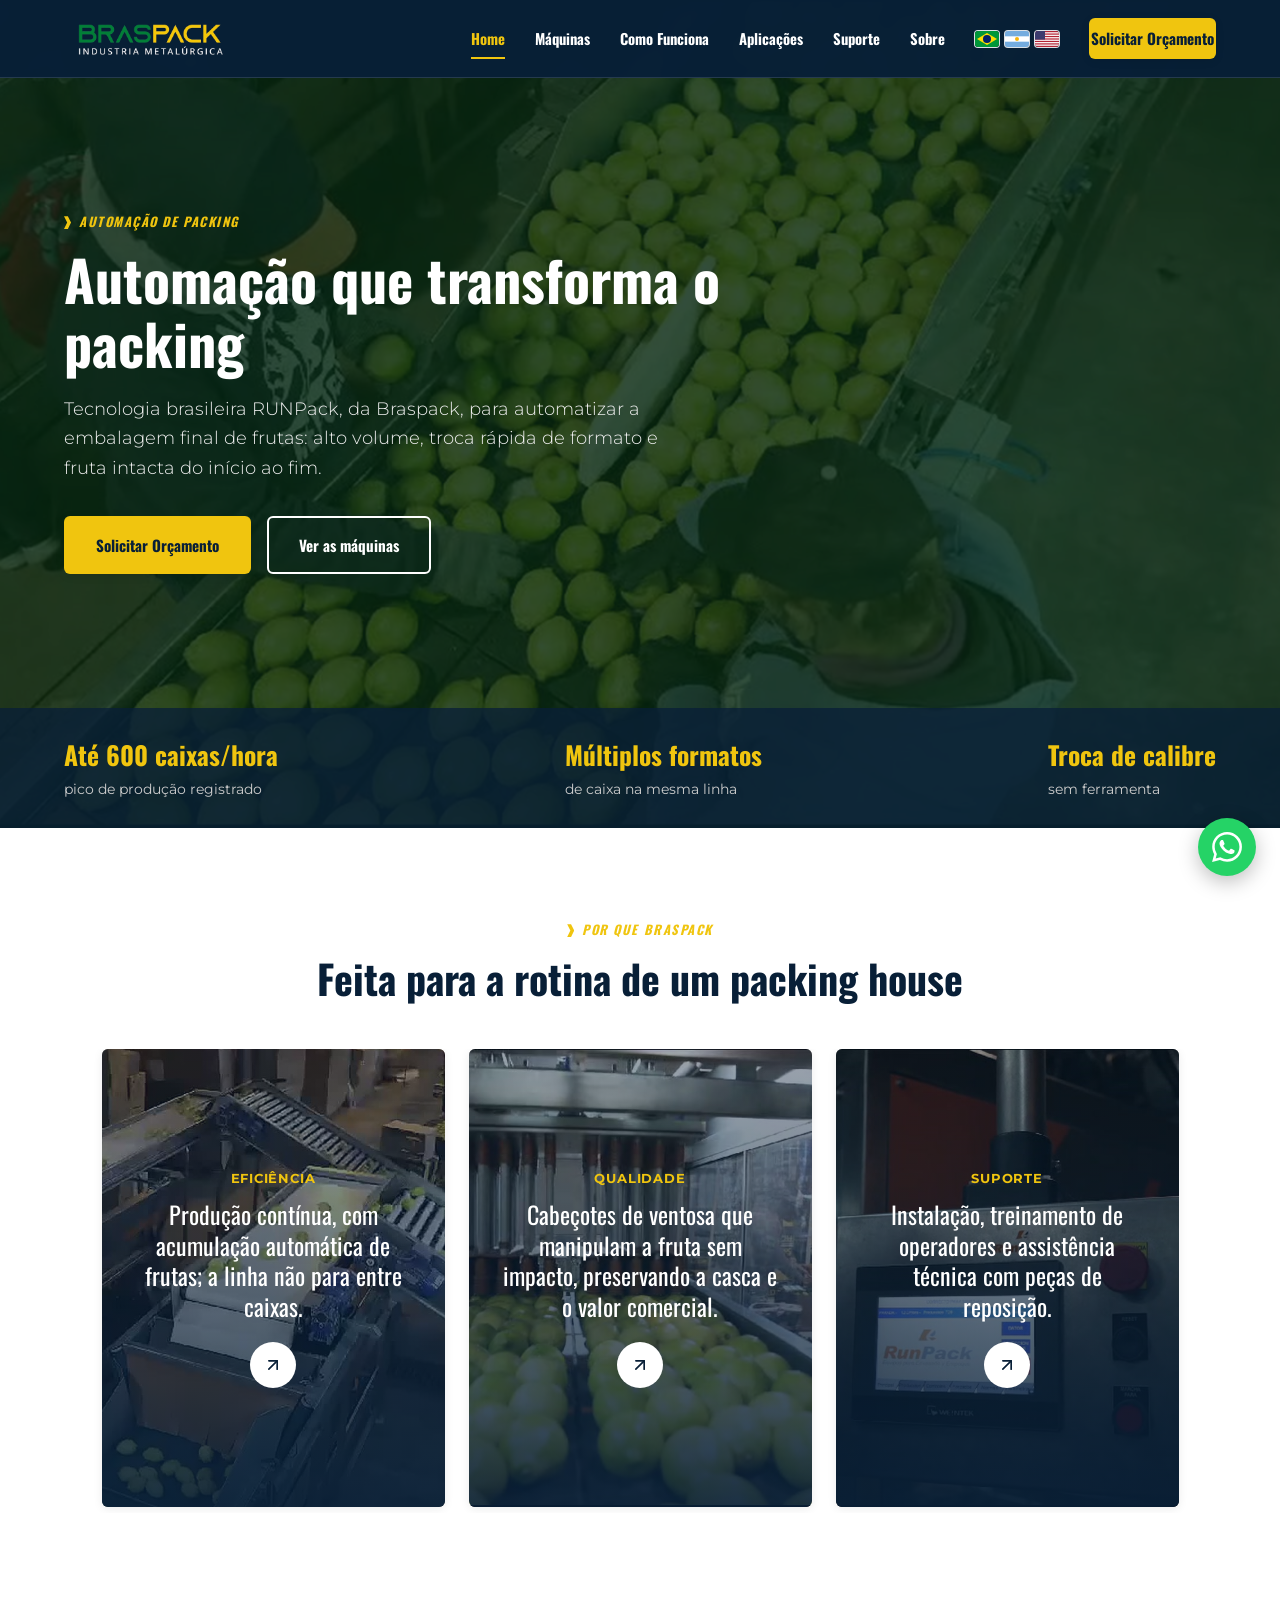
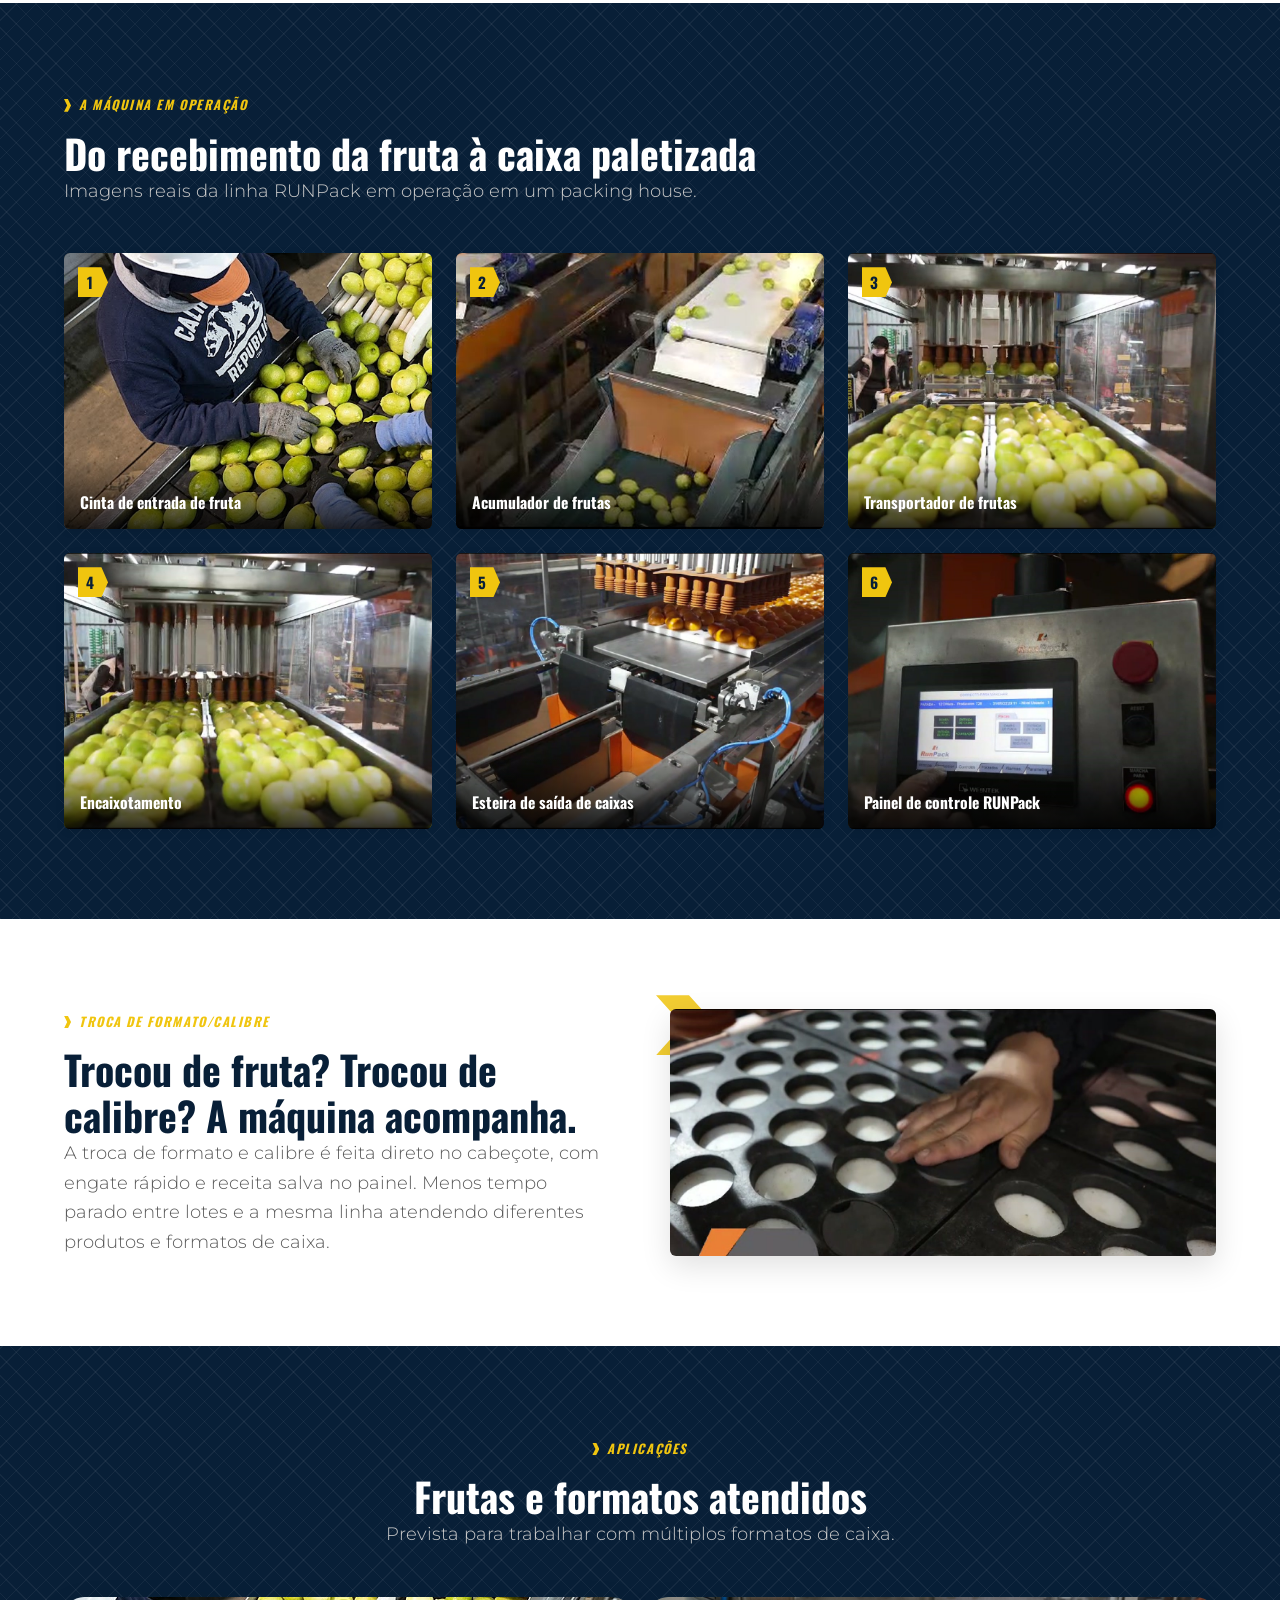
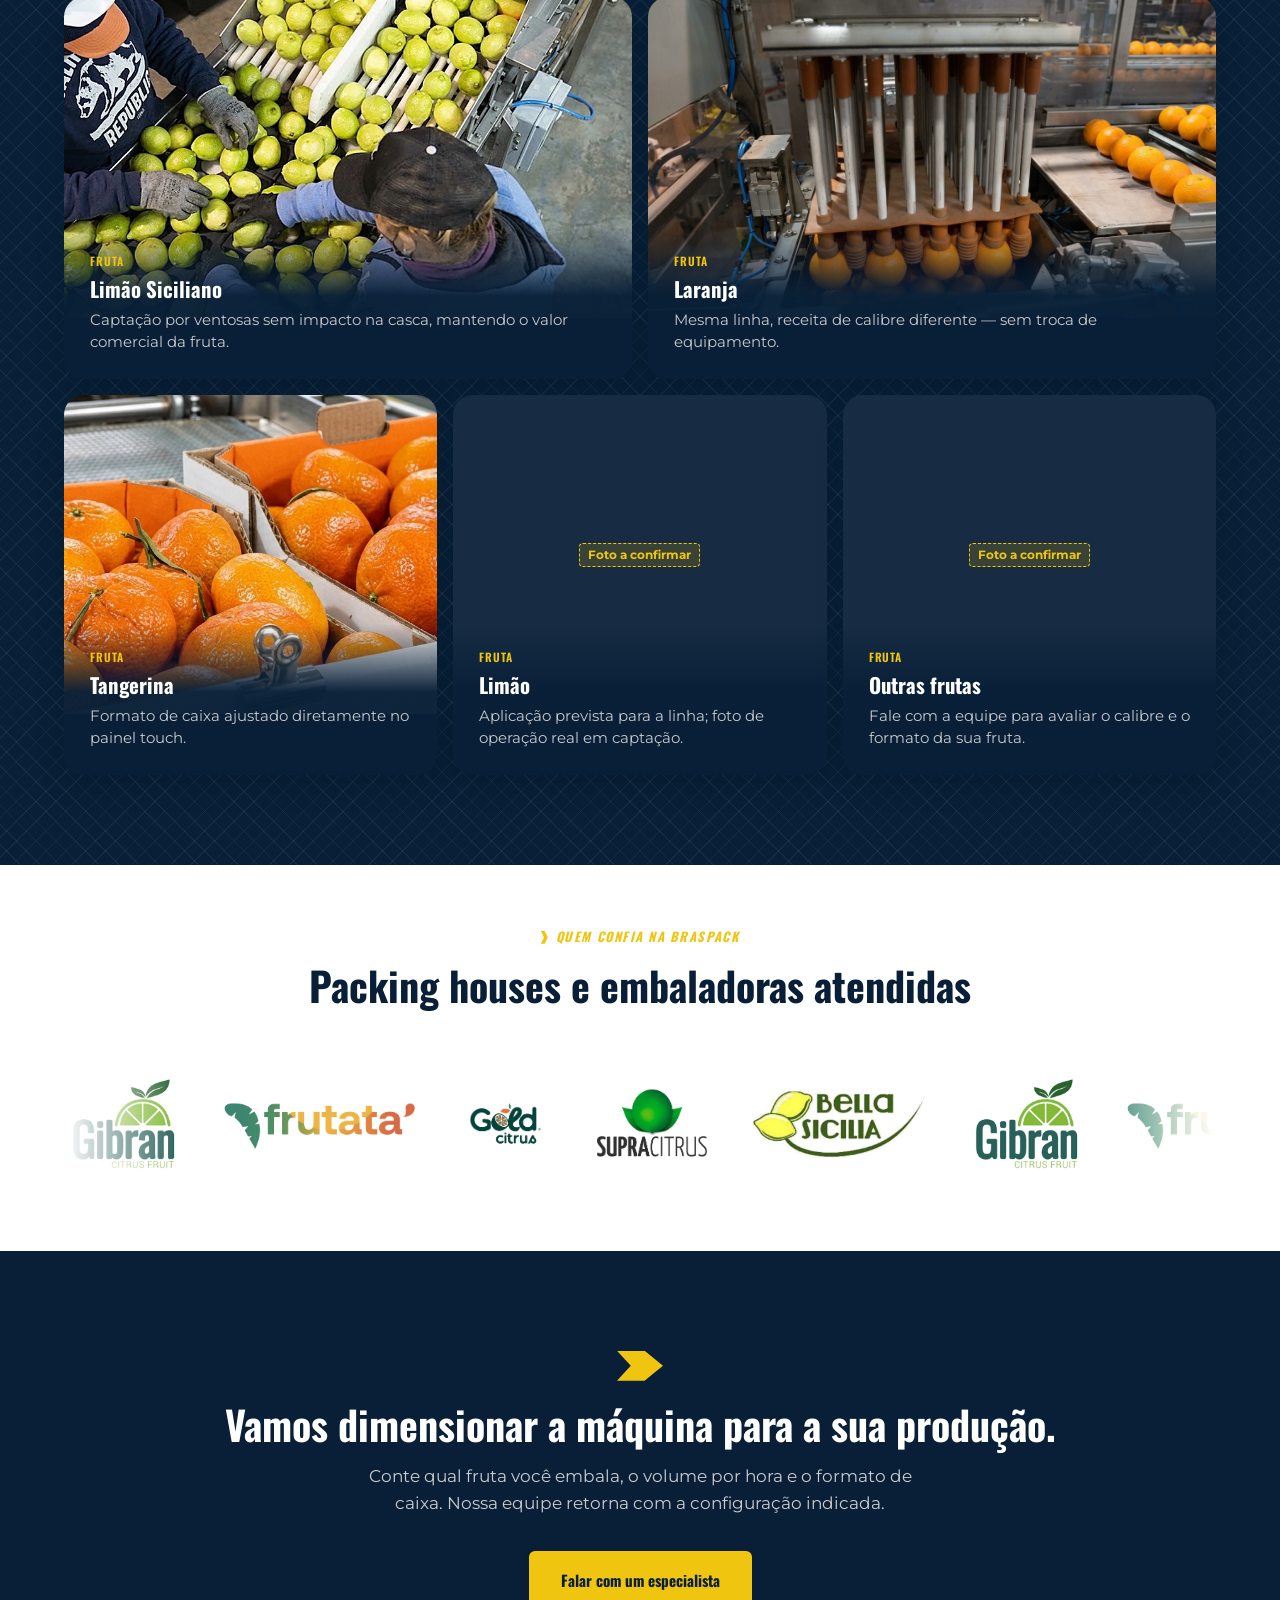
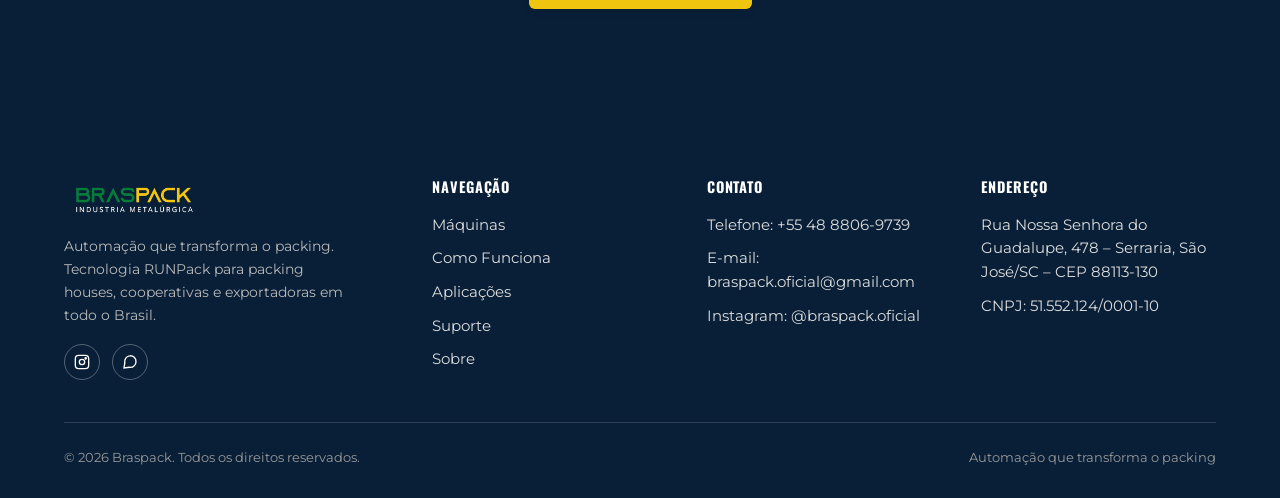
==== index.html @ b79edc50 "Escurece o overlay verde dos vídeos hero (home e páginas internas) Co-Authored-By: Claude Sonnet 5 <" ====
<!doctype html>
<html lang="pt-BR">
<head>
<meta charset="UTF-8">
<meta name="viewport" content="width=device-width, initial-scale=1.0">
<title>Braspack — Automação RUNPack para Packing de Frutas</title>
<meta name="description" content="A Braspack leva a tecnologia RUNPack a packing houses, cooperativas e exportadoras de frutas: automação de alto volume, troca rápida de calibre e fruta intacta. Solicite um orçamento.">
<link rel="icon" href="/assets/img/logo-braspack.svg?v=3" type="image/svg+xml">
<link rel="preconnect" href="https://fonts.googleapis.com">
<link rel="preconnect" href="https://fonts.gstatic.com" crossorigin>
<link href="https://fonts.googleapis.com/css2?family=Oswald:wght@500;600;700&family=Montserrat:wght@300;400;600;700&display=swap" rel="stylesheet">
<link rel="stylesheet" href="/assets/css/style.css?v=113">
<script type="application/ld+json">
{
  "@context": "https://schema.org",
  "@type": "Organization",
  "name": "Braspack",
  "description": "Indústria metalúrgica brasileira especializada em automação para packing houses, cooperativas e exportadoras de frutas, fabricante da tecnologia RUNPack.",
  "url": "https://www.braspack.com.br/",
  "logo": "/assets/img/logo-braspack.svg?v=3"
}
</script>
</head>
<body>

<header class="site-header">
  <div class="nav-wrap">
    <a href="/" class="brand"><img src="/assets/img/logo-braspack-header-v2.svg" alt="Braspack Indústria Metalúrgica"></a>
    <nav class="nav-links" id="navLinks">
      <a href="/" class="active">Home</a>
      <a href="/maquinas/">Máquinas</a>
      <a href="/como-funciona/">Como Funciona</a>
      <a href="/aplicacoes/">Aplicações</a>
      <a href="/suporte/">Suporte</a>
      <a href="/sobre/">Sobre</a>
      <div class="nav-flags">
        <span class="flag-icon" title="Brasil" aria-label="Brasil"><svg viewBox="0 0 24 16"><rect width="24" height="16" fill="#009739"></rect><polygon points="12,2 22,8 12,14 2,8" fill="#FEDD00"></polygon><circle cx="12" cy="8" r="4" fill="#012169"></circle></svg></span>
        <span class="flag-icon" title="Argentina" aria-label="Argentina"><svg viewBox="0 0 24 16"><rect width="24" height="16" fill="#fff"></rect><rect width="24" height="5.33" y="0" fill="#74ACDF"></rect><rect width="24" height="5.33" y="10.67" fill="#74ACDF"></rect><circle cx="12" cy="8" r="2" fill="#F6B40E"></circle></svg></span>
        <span class="flag-icon" title="Estados Unidos" aria-label="Estados Unidos"><svg viewBox="0 0 24 16"><rect width="24" height="16" fill="#B22234"></rect><rect width="24" height="1.23" y="1.23" fill="#fff"></rect><rect width="24" height="1.23" y="3.69" fill="#fff"></rect><rect width="24" height="1.23" y="6.15" fill="#fff"></rect><rect width="24" height="1.23" y="8.61" fill="#fff"></rect><rect width="24" height="1.23" y="11.07" fill="#fff"></rect><rect width="24" height="1.23" y="13.53" fill="#fff"></rect><rect width="10" height="8.6" fill="#3C3B6E"></rect></svg></span>
      </div>
      <a href="/contato/" class="btn btn-primary nav-cta">Solicitar Orçamento</a>
    </nav>
    <button class="nav-toggle" aria-label="Abrir menu" aria-expanded="false"><span></span></button>
  </div>
</header>

<main>

  <!-- HERO -->
  <section class="hero">
    <div class="hero-media">
      <video autoplay muted loop playsinline poster="/assets/img/hero-poster.jpg">
        <source src="/assets/video/hero-linha.mp4" type="video/mp4">
      </video>
    </div>
    <div class="container hero-content">
      <div class="hero-inner">
        <span class="eyebrow"><span class="chevron"></span> Automação de Packing</span>
        <h1>Automação que transforma o packing</h1>
        <p class="lede">Tecnologia brasileira RUNPack, da Braspack, para automatizar a embalagem final de frutas: alto volume, troca rápida de formato e fruta intacta do início ao fim.</p>
        <div class="hero-ctas">
          <a href="/contato/" class="btn btn-primary">Solicitar Orçamento</a>
          <a href="/maquinas/" class="btn btn-outline">Ver as máquinas</a>
        </div>
      </div>
    </div>
    <div class="stat-strip">
      <div class="container">
        <div class="stat"><span class="num">Até 600 caixas/hora</span><span class="label">pico de produção registrado</span></div>
        <div class="stat"><span class="num">Múltiplos formatos</span><span class="label">de caixa na mesma linha</span></div>
        <div class="stat"><span class="num">Troca de calibre</span><span class="label">sem ferramenta</span></div>
      </div>
    </div>
  </section>

  <!-- PROVA DE RESULTADO -->
  <section class="section on-white">
    <div class="container">
      <div class="section-head center reveal">
        <span class="eyebrow" style="justify-content:center;width:100%"><span class="chevron"></span> Por que Braspack</span>
        <h2>Feita para a rotina de um packing house</h2>
      </div>
      <div class="pillars-carousel-wrap reveal">
        <div class="pillars-carousel" id="pillarsCarousel">
          <a href="/como-funciona/#acumulacao" class="pillar-slide" style="background-image:url('/assets/img/card-eficiencia.jpg')">
            <span class="pillar-slide-overlay"></span>
            <span class="pillar-slide-body">
              <span class="pillar-slide-cat">Eficiência</span>
              <span class="pillar-slide-title">Produção contínua, com acumulação automática de frutas; a linha não para entre caixas.</span>
            </span>
            <span class="pillar-slide-btn" aria-hidden="true"><svg viewBox="0 0 24 24" fill="none" stroke="currentColor" stroke-width="2" stroke-linecap="round" stroke-linejoin="round"><line x1="7" y1="17" x2="17" y2="7"></line><polyline points="7 7 17 7 17 17"></polyline></svg></span>
          </a>
          <a href="/como-funciona/#encaixotamento" class="pillar-slide" style="background-image:url('/assets/img/etapa-encaixotamento.jpg')">
            <span class="pillar-slide-overlay"></span>
            <span class="pillar-slide-body">
              <span class="pillar-slide-cat">Qualidade</span>
              <span class="pillar-slide-title">Cabeçotes de ventosa que manipulam a fruta sem impacto, preservando a casca e o valor comercial.</span>
            </span>
            <span class="pillar-slide-btn" aria-hidden="true"><svg viewBox="0 0 24 24" fill="none" stroke="currentColor" stroke-width="2" stroke-linecap="round" stroke-linejoin="round"><line x1="7" y1="17" x2="17" y2="7"></line><polyline points="7 7 17 7 17 17"></polyline></svg></span>
          </a>
          <a href="/suporte/" class="pillar-slide" style="background-image:url('/assets/img/hero-suporte-poster.jpg')">
            <span class="pillar-slide-overlay"></span>
            <span class="pillar-slide-body">
              <span class="pillar-slide-cat">Suporte</span>
              <span class="pillar-slide-title">Instalação, treinamento de operadores e assistência técnica com peças de reposição.</span>
            </span>
            <span class="pillar-slide-btn" aria-hidden="true"><svg viewBox="0 0 24 24" fill="none" stroke="currentColor" stroke-width="2" stroke-linecap="round" stroke-linejoin="round"><line x1="7" y1="17" x2="17" y2="7"></line><polyline points="7 7 17 7 17 17"></polyline></svg></span>
          </a>
        </div>
      </div>
    </div>
  </section>

  <!-- A MÁQUINA EM OPERAÇÃO -->
  <section class="section on-grey tx-hatch">
    <div class="container">
      <div class="section-head reveal">
        <span class="eyebrow"><span class="chevron"></span> A máquina em operação</span>
        <h2>Do recebimento da fruta à caixa paletizada</h2>
        <p class="lede">Imagens reais da linha RUNPack em operação em um packing house.</p>
      </div>
      <div class="steps-grid">
        <div class="step-card reveal">
          <span class="step-num">1</span>
          <img src="/assets/img/etapa-entrada.jpg?v=3" alt="Cinta de entrada recebendo fruta classificada" loading="lazy">
          <span class="step-caption">Cinta de entrada de fruta</span>
        </div>
        <div class="step-card reveal">
          <span class="step-num">2</span>
          <img src="/assets/img/etapa-acumulador.jpg" alt="Acumulador de frutas regulando o abastecimento da linha" loading="lazy">
          <span class="step-caption">Acumulador de frutas</span>
        </div>
        <div class="step-card reveal">
          <span class="step-num">3</span>
          <img src="/assets/img/etapa-transportador.jpg" alt="Transportador distribuindo a fruta para a captação" loading="lazy">
          <span class="step-caption">Transportador de frutas</span>
        </div>
        <div class="step-card reveal">
          <span class="step-num">4</span>
          <img src="/assets/img/etapa-encaixotamento.jpg" alt="Cabeçote telescópico captando camada de frutas para a caixa" loading="lazy">
          <span class="step-caption">Encaixotamento</span>
        </div>
        <div class="step-card reveal">
          <span class="step-num">5</span>
          <img src="/assets/img/etapa-saida.jpg" alt="Esteira de saída com caixas montadas prontas para paletização" loading="lazy">
          <span class="step-caption">Esteira de saída de caixas</span>
        </div>
        <div class="step-card reveal">
          <span class="step-num">6</span>
          <img src="/assets/img/etapa-painel.jpg" alt="Painel de controle RUNPack com receitas de produto" loading="lazy">
          <span class="step-caption">Painel de controle RUNPack</span>
        </div>
      </div>
    </div>
  </section>

  <!-- TROCA DE FORMATO -->
  <section class="section on-white">
    <div class="container">
      <div class="split reverse">
        <div class="split-media reveal">
          <img src="/assets/img/calibre-troca.jpg" alt="Operador trocando as ventosas do cabeçote para outro calibre de fruta" loading="lazy">
        </div>
        <div class="reveal">
          <span class="eyebrow"><span class="chevron"></span> Troca de formato/calibre</span>
          <h2>Trocou de fruta? Trocou de calibre? A máquina acompanha.</h2>
          <p class="lede">A troca de formato e calibre é feita direto no cabeçote, com engate rápido e receita salva no painel. Menos tempo parado entre lotes e a mesma linha atendendo diferentes produtos e formatos de caixa.</p>
        </div>
      </div>
    </div>
  </section>

  <!-- APLICAÇÕES -->
  <section class="section on-grey">
    <div class="container">
      <div class="section-head center reveal">
        <span class="eyebrow" style="justify-content:center;width:100%"><span class="chevron"></span> Aplicações</span>
        <h2>Frutas e formatos atendidos</h2>
        <p class="lede" style="margin-inline:auto">Prevista para trabalhar com múltiplos formatos de caixa.</p>
      </div>
      <div class="bento-grid reveal">
        <div class="bento-card">
          <div class="bento-graphic"><img src="/assets/img/aplicacao-maca.jpg?v=2" alt="Fruta redonda sendo manipulada na linha RUNPack" loading="lazy"></div>
          <div class="bento-body">
            <span class="bento-eyebrow">Fruta</span>
            <h3>Limão Siciliano</h3>
            <p>Captação por ventosas sem impacto na casca, mantendo o valor comercial da fruta.</p>
          </div>
        </div>
        <div class="bento-card">
          <div class="bento-graphic"><img src="/assets/img/aplicacao-laranja.jpg?v=2" alt="Laranjas sendo captadas pelo cabeçote telescópico" loading="lazy"></div>
          <div class="bento-body">
            <span class="bento-eyebrow">Fruta</span>
            <h3>Laranja</h3>
            <p>Mesma linha, receita de calibre diferente — sem troca de equipamento.</p>
          </div>
        </div>
        <div class="bento-card">
          <div class="bento-graphic"><img src="/assets/img/aplicacao-tangerina.jpg?v=2" alt="Caixas de tangerina prontas na esteira de saída" loading="lazy"></div>
          <div class="bento-body">
            <span class="bento-eyebrow">Fruta</span>
            <h3>Tangerina</h3>
            <p>Formato de caixa ajustado diretamente no painel touch.</p>
          </div>
        </div>
        <div class="bento-card">
          <div class="bento-graphic placeholder"><span class="placeholder-tag">Foto a confirmar</span></div>
          <div class="bento-body">
            <span class="bento-eyebrow">Fruta</span>
            <h3>Limão</h3>
            <p>Aplicação prevista para a linha; foto de operação real em captação.</p>
          </div>
        </div>
        <div class="bento-card">
          <div class="bento-graphic placeholder"><span class="placeholder-tag">Foto a confirmar</span></div>
          <div class="bento-body">
            <span class="bento-eyebrow">Fruta</span>
            <h3>Outras frutas</h3>
            <p>Fale com a equipe para avaliar o calibre e o formato da sua fruta.</p>
          </div>
        </div>
      </div>
    </div>
  </section>

  <!-- PROVA SOCIAL / CLIENTES -->
  <section class="section on-white tight">
    <div class="container reveal">
      <div class="section-head center">
        <span class="eyebrow" style="justify-content:center;width:100%"><span class="chevron"></span> Quem confia na Braspack</span>
        <h2>Packing houses e embaladoras atendidas</h2>
      </div>

      <div class="logo-marquee">
        <div class="logo-track">
          <img src="/assets/img/cliente-gibran.png" alt="Gibran Citrus Fruit" loading="lazy">
          <img src="/assets/img/cliente-frutata.png" alt="Frutata" loading="lazy" class="logo-frutata">
          <img src="/assets/img/cliente-gold-citrus.png" alt="Gold Citrus" loading="lazy">
          <img src="/assets/img/cliente-supra-citrus.png" alt="Supra Citrus" loading="lazy">
          <img src="/assets/img/cliente-bella-sicilia.png" alt="Bella Sicilia" loading="lazy" class="logo-bella-sicilia">
          <img src="/assets/img/cliente-gibran.png" alt="" aria-hidden="true" loading="lazy">
          <img src="/assets/img/cliente-frutata.png" alt="" aria-hidden="true" loading="lazy" class="logo-frutata">
          <img src="/assets/img/cliente-gold-citrus.png" alt="" aria-hidden="true" loading="lazy">
          <img src="/assets/img/cliente-supra-citrus.png" alt="" aria-hidden="true" loading="lazy">
          <img src="/assets/img/cliente-bella-sicilia.png" alt="" aria-hidden="true" loading="lazy" class="logo-bella-sicilia">
          <img src="/assets/img/cliente-gibran.png" alt="" aria-hidden="true" loading="lazy">
          <img src="/assets/img/cliente-frutata.png" alt="" aria-hidden="true" loading="lazy" class="logo-frutata">
          <img src="/assets/img/cliente-gold-citrus.png" alt="" aria-hidden="true" loading="lazy">
          <img src="/assets/img/cliente-supra-citrus.png" alt="" aria-hidden="true" loading="lazy">
          <img src="/assets/img/cliente-bella-sicilia.png" alt="" aria-hidden="true" loading="lazy" class="logo-bella-sicilia">
        </div>
      </div>

    </div>
  </section>

  <!-- CTA FINAL -->
  <section class="cta-final tx-dots">
    <div class="container reveal">
      <div class="divider-chevron"></div>
      <h2>Vamos dimensionar a máquina para a sua produção.</h2>
      <p>Conte qual fruta você embala, o volume por hora e o formato de caixa. Nossa equipe retorna com a configuração indicada.</p>
      <a href="/contato/" class="btn btn-primary">Falar com um especialista</a>
    </div>
  </section>

</main>

<footer class="site-footer">
  <div class="container">
    <div class="footer-grid">
      <div class="footer-brand">
        <img src="/assets/img/logo-braspack-header-v2.svg" alt="Braspack Indústria Metalúrgica">
        <p>Automação que transforma o packing. Tecnologia RUNPack para packing houses, cooperativas e exportadoras em todo o Brasil.</p>
        <div class="social-row">
          <a href="https://instagram.com/braspack.oficial" target="_blank" rel="noopener" aria-label="Instagram da Braspack"><svg viewBox="0 0 24 24" stroke="currentColor" stroke-width="2"><rect x="2" y="2" width="20" height="20" rx="5"></rect><circle cx="12" cy="12" r="4"></circle><circle cx="17.5" cy="6.5" r="1"></circle></svg></a>
          <a href="/contato/" aria-label="WhatsApp da Braspack"><svg viewBox="0 0 24 24" fill="none" stroke="currentColor" stroke-width="2"><path d="M21 11.5a8.4 8.4 0 0 1-9.9 8.4L3 21l1.2-8A8.5 8.5 0 1 1 21 11.5z"></path></svg></a>
        </div>
      </div>
      <div>
        <h4>Navegação</h4>
        <ul>
          <li><a href="/maquinas/">Máquinas</a></li>
          <li><a href="/como-funciona/">Como Funciona</a></li>
          <li><a href="/aplicacoes/">Aplicações</a></li>
          <li><a href="/suporte/">Suporte</a></li>
          <li><a href="/sobre/">Sobre</a></li>
        </ul>
      </div>
      <div>
        <h4>Contato</h4>
        <ul>
          <li>Telefone: +55 48 8806-9739</li>
          <li>E-mail: braspack.oficial@gmail.com</li>
          <li>Instagram: @braspack.oficial</li>
        </ul>
      </div>
      <div>
        <h4>Endereço</h4>
        <ul>
          <li>Rua Nossa Senhora do Guadalupe, 478 – Serraria, São José/SC – CEP 88113-130</li>
          <li>CNPJ: 51.552.124/0001-10</li>
        </ul>
      </div>
    </div>
    <div class="footer-bottom">
      <span>© 2026 Braspack. Todos os direitos reservados.</span>
      <span>Automação que transforma o packing</span>
    </div>
  </div>
</footer>

<a href="https://wa.me/554888069739" class="whatsapp-float" aria-label="Falar no WhatsApp" title="Falar no WhatsApp" target="_blank" rel="noopener">
  <svg viewBox="0 0 24 24" aria-hidden="true"><path d="M17.472 14.382c-.297-.149-1.758-.867-2.03-.967-.273-.099-.471-.148-.67.15-.197.297-.767.966-.94 1.164-.173.199-.347.223-.644.075-.297-.15-1.255-.463-2.39-1.475-.883-.788-1.48-1.761-1.653-2.059-.173-.297-.018-.458.13-.606.134-.133.298-.347.446-.52.149-.174.198-.298.298-.497.099-.198.05-.371-.025-.52-.075-.149-.669-1.612-.916-2.207-.242-.579-.487-.5-.669-.51-.173-.008-.371-.01-.57-.01-.198 0-.52.074-.792.372-.272.297-1.04 1.016-1.04 2.479 0 1.462 1.065 2.875 1.213 3.074.149.198 2.096 3.2 5.077 4.487.709.306 1.262.489 1.694.625.712.227 1.36.195 1.871.118.571-.085 1.758-.719 2.006-1.413.248-.694.248-1.29.173-1.414-.074-.124-.272-.198-.57-.347m-5.421 7.403h-.004a9.87 9.87 0 0 1-5.031-1.378l-.361-.214-3.741.982.998-3.648-.235-.374a9.86 9.86 0 0 1-1.51-5.26c.001-5.45 4.436-9.884 9.888-9.884 2.64 0 5.122 1.03 6.988 2.898a9.825 9.825 0 0 1 2.893 6.994c-.003 5.45-4.437 9.884-9.885 9.884m8.413-18.297A11.815 11.815 0 0 0 12.05 0C5.495 0 .16 5.335.157 11.892c0 2.096.547 4.142 1.588 5.945L.057 24l6.305-1.654a11.882 11.882 0 0 0 5.683 1.448h.005c6.554 0 11.89-5.335 11.893-11.893a11.821 11.821 0 0 0-3.48-8.413"></path></svg>
</a>

<script src="/assets/js/main.js?v=18"></script>
</body>
</html>
---- assets/css/style.css ----
/* ============================================================
   BRASPACK — Design tokens
   ============================================================ */
:root {
  --primary-green: #0B6E2D;
  --primary-green-dark: #084F20;
  --primary-green-bright: #1EB854;
  --primary-navy: #081F37;
  --secondary-light-grey: #DCE1E6;
  --background-grey: #EDF1F4;
  --background-white: #FFFFFF;
  --accent-yellow: #F0C50F;
  --accent-yellow-hover: #C09E0C;
  --accent-yellow-text: #F0C50F;
  --ink: #16202A;
  --dark-section: #081F37;

  --font-title: "Oswald", sans-serif;
  --font-body: "Montserrat", sans-serif;

  --container: 1200px;
  --radius: 6px;
  --shadow-sm: 0 2px 10px rgba(0,0,0,.08);
  --shadow-md: 0 10px 30px rgba(0,0,0,.12);
  --transition: .25s ease;
}

/* ============================================================
   Reset
   ============================================================ */
* { margin: 0; padding: 0; box-sizing: border-box; }
html { scroll-behavior: smooth; }
body {
  font-family: var(--font-body);
  color: var(--ink);
  background: var(--background-white);
  line-height: 1.6;
  font-size: 17px;
  overflow-x: hidden;
  cursor: url('/assets/img/cursor-arrow.png?v=3') 2 2, auto;
}
img { max-width: 100%; display: block; }
a { color: inherit; text-decoration: none; }
ul { list-style: none; }
button { font-family: inherit; cursor: pointer; }
.container {
  width: 100%;
  max-width: var(--container);
  margin: 0 auto;
  padding: 0 24px;
}
section { position: relative; }
:focus-visible {
  outline: 3px solid var(--accent-yellow);
  outline-offset: 2px;
}

/* ============================================================
   Typography
   ============================================================ */
h1, h2, h3, h4 {
  font-family: var(--font-title);
  font-weight: 700;
  color: var(--primary-navy);
  line-height: 1.15;
}
h1 { font-size: clamp(2.1rem, 4.5vw, 3.5rem); }
h2 { font-size: clamp(1.7rem, 3.2vw, 2.5rem); }
h3 { font-size: 1.5rem; }
p { color: #545454; }
.eyebrow {
  display: inline-flex;
  align-items: center;
  gap: 8px;
  font-family: var(--font-title);
  font-weight: 700;
  font-style: italic;
  font-size: .8rem;
  letter-spacing: .12em;
  text-transform: uppercase;
  color: var(--accent-yellow-text);
  margin-bottom: 14px;
}
.lede {
  font-family: var(--font-body);
  font-weight: 300;
  font-size: 1.15rem;
  color: #5a5a5a;
  max-width: 640px;
}
.section-head { max-width: 720px; margin-bottom: 48px; }
.section-head.center { margin-inline: auto; text-align: center; }
strong { color: var(--primary-navy); }

/* ============================================================
   Chevron — assinatura visual da marca
   ============================================================ */
.chevron {
  display: inline-block;
  width: .55em;
  height: 1em;
  background: var(--accent-yellow);
  clip-path: polygon(0 0, 55% 0, 100% 50%, 55% 100%, 0 100%, 45% 50%);
  flex-shrink: 0;
}
.chevron-badge {
  display: inline-flex;
  align-items: center;
  gap: 10px;
  padding: 8px 16px 8px 22px;
  background: rgba(8,31,55,.88);
  color: #fff;
  font-family: var(--font-title);
  font-weight: 700;
  font-size: .78rem;
  letter-spacing: .05em;
  text-transform: uppercase;
  position: relative;
  clip-path: polygon(4% 0, 100% 0, 100% 100%, 4% 100%, 0 50%);
}
.divider-chevron {
  width: 46px;
  height: 30px;
  background: var(--accent-yellow);
  clip-path: polygon(0 0, 60% 0, 100% 50%, 60% 100%, 0 100%, 30% 50%);
  margin: 0 auto 20px;
}
li.spec-item { position: relative; padding-left: 26px; margin-bottom: 12px; color: var(--primary-navy); font-weight: 600; }
li.spec-item .chevron { position: absolute; left: 0; top: .3em; }

/* Textures */
.tx-hatch {
  background-image: repeating-linear-gradient(45deg, rgba(8,31,55,.06) 0, rgba(8,31,55,.06) 1px, transparent 1px, transparent 14px),
                     repeating-linear-gradient(-45deg, rgba(8,31,55,.06) 0, rgba(8,31,55,.06) 1px, transparent 1px, transparent 14px);
}
.tx-dots {
  background-image: radial-gradient(rgba(8,31,55,.10) 1.4px, transparent 1.4px);
  background-size: 16px 16px;
}

/* ============================================================
   Buttons
   ============================================================ */
.btn {
  display: inline-flex;
  align-items: center;
  justify-content: center;
  gap: 8px;
  font-family: var(--font-title);
  font-weight: 700;
  font-size: .95rem;
  padding: 15px 30px;
  border-radius: var(--radius);
  border: 2px solid transparent;
  transition: transform var(--transition), background var(--transition), color var(--transition), box-shadow var(--transition);
  white-space: nowrap;
}
.btn-primary {
  background: var(--accent-yellow);
  color: var(--primary-navy);
  box-shadow: var(--shadow-sm);
}
.btn-primary:hover { background: var(--accent-yellow-hover); transform: translateY(-2px); box-shadow: var(--shadow-md); }
.btn-outline {
  border-color: #fff;
  color: #fff;
}
.btn-outline:hover { background: #fff; color: var(--primary-navy); }
.btn-outline.on-light { border-color: var(--primary-navy); color: var(--primary-navy); }
.btn-outline.on-light:hover { background: var(--primary-navy); color: #fff; }
.btn-dark { background: var(--primary-navy); color: #fff; }
.btn-dark:hover { background: #333; transform: translateY(-2px); }
.btn-block { width: 100%; }

/* ============================================================
   Header / Nav
   ============================================================ */
.site-header {
  position: fixed;
  top: 0; left: 0; right: 0;
  z-index: 500;
  background: rgba(8,31,55,.97);
  border-bottom: 1px solid rgba(255,255,255,.12);
  backdrop-filter: blur(6px);
}
.nav-wrap {
  display: flex;
  align-items: center;
  justify-content: space-between;
  padding: 14px 24px;
  max-width: var(--container);
  margin: 0 auto;
  gap: 20px;
}
.brand { display: flex; align-items: center; gap: 10px; flex-shrink: 0; }
.brand img { height: 49px; width: auto; }
.nav-links {
  display: flex;
  align-items: center;
  gap: 30px;
  font-family: var(--font-title);
  font-weight: 700;
  font-size: .92rem;
  color: #fff;
}
.nav-links a { padding: 6px 0; position: relative; }
.nav-links a.active,
.nav-links a:hover { color: var(--accent-yellow); }
.nav-links a.nav-cta.active { color: var(--primary-navy); }
.nav-links a.active::after {
  content: "";
  position: absolute;
  left: 0; bottom: -3px;
  width: 100%; height: 2px;
  background: var(--accent-yellow);
}
.nav-cta { padding-left: 38px; padding-right: 38px; }
.nav-toggle {
  display: none;
  background: none; border: none;
  width: 40px; height: 40px;
  position: relative;
  z-index: 600;
}
.nav-toggle span, .nav-toggle span::before, .nav-toggle span::after {
  content: "";
  position: absolute;
  left: 8px; right: 8px;
  height: 2px;
  background: #fff;
  transition: transform var(--transition), opacity var(--transition);
}
.nav-toggle span { top: 19px; }
.nav-toggle span::before { top: -7px; }
.nav-toggle span::after { top: 7px; }
.nav-toggle.open span { opacity: 0; }
.nav-toggle.open span::before { transform: translateY(7px) rotate(45deg); top: -7px; }
.nav-toggle.open span::after { transform: translateY(-7px) rotate(-45deg); top: 7px; }

@media (max-width: 900px) {
  .nav-links {
    position: fixed;
    inset: 68px 0 0 0;
    background: #fff;
    color: var(--primary-navy);
    flex-direction: column;
    align-items: flex-start;
    padding: 30px 24px;
    gap: 22px;
    font-size: 1.1rem;
    transform: translateX(100%);
    transition: transform var(--transition);
    overflow-y: auto;
  }
  .nav-links a.active, .nav-links a:hover { color: var(--accent-yellow-text); }
  .nav-links.open { transform: translateX(0); }
  .nav-links .nav-cta { margin-left: 0; margin-top: 10px; }
  .nav-links .nav-flags { margin-left: 0; margin-top: 10px; }
  .nav-toggle { display: block; order: 3; }
}

/* ============================================================
   Hero
   ============================================================ */
.hero {
  position: relative;
  min-height: 92vh;
  display: flex;
  align-items: flex-start;
  justify-content: flex-start;
  padding-top: 210px;
  padding-bottom: 110px;
  color: #fff;
  overflow: hidden;
  background: #1c1c1c;
}
.hero-media { position: absolute; inset: 0; z-index: 0; }
.hero-media video, .hero-media img {
  width: 100%; height: 100%; object-fit: cover;
}
.hero-media::after {
  content: "";
  position: absolute; inset: 0;
  background: rgba(5,40,17,.82);
}
.hero-content {
  position: relative;
  z-index: 2;
  display: flex;
  align-items: flex-start;
  justify-content: flex-start;
  gap: 40px;
  width: 100%;
}
.hero-inner { max-width: 720px; text-align: left; }

.hero .eyebrow { color: var(--accent-yellow); }
.hero h1 { color: #fff; margin-bottom: 18px; }
.hero .lede { color: #eee; margin-bottom: 34px; }
.hero-ctas { display: flex; gap: 16px; flex-wrap: wrap; }
.hero .hero-ctas { justify-content: flex-start; }

.flag-icon {
  display: inline-flex;
  width: 24px;
  height: 16px;
  border-radius: 3px;
  overflow: hidden;
  box-shadow: 0 0 0 1px var(--secondary-light-grey);
}
.flag-icon svg { width: 100%; height: 100%; display: block; }

.nav-flags {
  display: flex;
  align-items: center;
  gap: 6px;
  margin-left: auto;
}

.stat-strip {
  position: absolute;
  left: 0; right: 0; bottom: 0;
  z-index: 1;
  background: rgba(8,31,55,.77);
  padding: 26px 0;
}
.stat-strip .container {
  display: flex;
  flex-wrap: wrap;
  gap: 30px;
  justify-content: space-between;
}
.stat-strip .stat { text-align: left; }
.stat-strip .stat .num {
  font-family: var(--font-title);
  font-weight: 700;
  font-size: 1.6rem;
  color: var(--accent-yellow);
  display: block;
}
.stat-strip .stat .label { color: #ccc; font-size: .85rem; }

.page-hero {
  padding: 150px 0 70px;
  background: var(--background-white);
}
.page-hero.on-grey { background: var(--background-grey); }
.page-hero .eyebrow { color: var(--accent-yellow-text); }

.page-hero.on-video {
  position: relative;
  overflow: hidden;
  background: #1c1c1c;
  color: #fff;
}
.page-hero-media { position: absolute; inset: 0; z-index: 0; }
.page-hero-media video, .page-hero-media img {
  width: 100%; height: 100%; object-fit: cover;
}
.page-hero-media::after {
  content: "";
  position: absolute; inset: 0;
  background: rgba(5,40,17,.82);
}
.page-hero.on-video .container { position: relative; z-index: 2; }
.page-hero.on-video .eyebrow { color: var(--accent-yellow); }
.page-hero.on-video h1 { color: #fff; }
.page-hero.on-video .lede { color: #eee; }

/* ============================================================
   Sections & Alternating backgrounds
   ============================================================ */
.section { padding: 90px 0; }
.section.on-grey {
  background: var(--primary-navy);
  background-image: repeating-linear-gradient(45deg, rgba(255,255,255,.05) 0, rgba(255,255,255,.05) 1px, transparent 1px, transparent 14px),
                     repeating-linear-gradient(-45deg, rgba(255,255,255,.05) 0, rgba(255,255,255,.05) 1px, transparent 1px, transparent 14px);
  color: #eaeaea;
}
.section.on-grey h2, .section.on-grey h3 { color: #fff; }
.section.on-grey p { color: #c9c9c9; }
.section.on-grey strong { color: #fff; }
.section.on-grey .eyebrow { color: var(--accent-yellow); }
.section.on-grey li.spec-item { color: #eaeaea; }
.section.on-white { background: var(--background-white); }
.section.on-dark {
  background: var(--dark-section);
  background-image: repeating-linear-gradient(45deg, rgba(255,255,255,.05) 0, rgba(255,255,255,.05) 1px, transparent 1px, transparent 14px),
                     repeating-linear-gradient(-45deg, rgba(255,255,255,.05) 0, rgba(255,255,255,.05) 1px, transparent 1px, transparent 14px);
  color: #eaeaea;
}
.section.on-dark h2, .section.on-dark h3 { color: #fff; }
.section.on-dark p { color: #c9c9c9; }
.section.on-dark strong { color: #fff; }
.section.on-dark .eyebrow { color: var(--accent-yellow); }
.section.tight { padding: 60px 0; }

/* ============================================================
   Pillars (Eficiência / Qualidade / Suporte)
   ============================================================ */
.sm-machines-block {
  display: flex;
  align-items: center;
  gap: 40px;
}
.sm-machines-logo {
  display: block;
  height: 210px;
  width: auto;
  max-width: none;
  flex-shrink: 0;
}
.sm-machines-text {
  color: var(--ink);
  font-size: 1.05rem;
  line-height: 1.6;
  margin: 0;
}
@media (max-width: 768px) {
  .sm-machines-block { flex-direction: column; text-align: center; }
  .sm-machines-logo { height: 150px; }
}
.pillars {
  display: grid;
  grid-template-columns: repeat(3, 1fr);
  gap: 28px;
}
.pillar-card {
  background: #fff;
  border: 1px solid var(--secondary-light-grey);
  border-radius: var(--radius);
  padding: 34px 28px;
  transition: transform var(--transition), box-shadow var(--transition);
  position: relative;
  overflow: hidden;
}
.pillar-card .pillar-skew,
.pillar-card .pillar-skew-blur {
  content: "";
  position: absolute;
  top: 0;
  left: 40px;
  width: 55%;
  height: 100%;
  border-radius: var(--radius);
  transform: skewX(15deg);
  transition: all .5s ease;
  background: linear-gradient(315deg, var(--accent-yellow), var(--accent-yellow-hover));
  z-index: 0;
  pointer-events: none;
}
.pillar-card .pillar-skew-blur { filter: blur(30px); opacity: .65; }
.pillar-card:hover .pillar-skew,
.pillar-card:hover .pillar-skew-blur {
  left: 0;
  width: 100%;
  transform: skewX(0deg);
}
.pillar-card p { color: var(--ink); position: relative; z-index: 2; transition: color .4s ease; }
.pillar-card:hover { transform: translateY(-6px); box-shadow: var(--shadow-md); }
.pillar-card h3 { position: relative; z-index: 2; margin-bottom: 10px; font-size: 1.2rem; transition: color .4s ease; }
.pillar-card:hover h3, .pillar-card:hover p { color: var(--primary-navy); }

/* ============================================================
   Steps grid (linha de produção)
   ============================================================ */
.steps-grid {
  display: grid;
  grid-template-columns: repeat(3, 1fr);
  gap: 24px;
}
.step-card {
  position: relative;
  border-radius: var(--radius);
  overflow: hidden;
  background: #111;
  aspect-ratio: 4/3;
  box-shadow: var(--shadow-sm);
}
.step-card img {
  width: 100%; height: 100%; object-fit: cover;
  transition: transform .4s ease;
}
.step-card:hover img { transform: scale(1.06); }
.step-card .step-num {
  position: absolute; top: 14px; left: 14px;
  width: 30px; height: 30px;
  background: var(--accent-yellow);
  color: var(--primary-navy);
  font-family: var(--font-title); font-weight: 700;
  display: flex; align-items: center; justify-content: center;
  clip-path: polygon(0 0, 78% 0, 100% 50%, 78% 100%, 0 100%);
  z-index: 2;
  font-size: .95rem;
  padding-right: 6px;
}
.step-card .step-caption {
  position: absolute; left: 0; right: 0; bottom: 0;
  padding: 34px 16px 14px;
  background: linear-gradient(to top, rgba(0,0,0,.82), rgba(0,0,0,0));
  color: #fff;
  font-family: var(--font-title);
  font-weight: 700;
  font-size: .98rem;
}

/* ============================================================
   Cards genéricos (máquinas, aplicações, suporte)
   ============================================================ */
.card {
  background: #fff;
  border: 1px solid var(--secondary-light-grey);
  border-radius: var(--radius);
  overflow: hidden;
  transition: transform var(--transition), box-shadow var(--transition);
}
.card:hover { transform: translateY(-4px); box-shadow: var(--shadow-md); }
.card .card-img { aspect-ratio: 4/3; overflow: hidden; background: #eee; }
.card .card-img img { width: 100%; height: 100%; object-fit: cover; }
.card .card-body { padding: 24px; }
.card .card-body h3 { margin-bottom: 8px; }
.card .card-body p { font-size: .95rem; margin-bottom: 16px; color: var(--ink); }
.card-tag {
  display: inline-block;
  font-family: var(--font-title);
  font-weight: 700;
  font-size: .72rem;
  letter-spacing: .06em;
  text-transform: uppercase;
  color: var(--accent-yellow-text);
  margin-bottom: 8px;
}

/* ============================================================
   Bento grid (Aplicações — frutas atendidas)
   ============================================================ */
.bento-grid {
  display: grid;
  grid-template-columns: repeat(6, 1fr);
  gap: 16px;
}
.bento-card {
  position: relative;
  display: flex;
  flex-direction: column;
  overflow: hidden;
  border-radius: 20px;
  background: var(--primary-navy);
  box-shadow: var(--shadow-md);
  min-height: 380px;
  transition: transform var(--transition), box-shadow var(--transition);
}
.bento-card:hover { transform: translateY(-4px); box-shadow: 0 16px 40px -12px rgba(8,31,55,.4); }
.bento-card:nth-child(1), .bento-card:nth-child(2) { grid-column: span 3; }
.bento-card:nth-child(3), .bento-card:nth-child(4), .bento-card:nth-child(5) { grid-column: span 2; }
.bento-graphic { position: relative; flex: 1; overflow: hidden; }
.bento-graphic img { width: 100%; height: 100%; object-fit: cover; transition: transform .5s ease; }
.bento-card:hover .bento-graphic img { transform: scale(1.06); }
.bento-graphic.placeholder {
  display: flex;
  align-items: center;
  justify-content: center;
  background: rgba(255,255,255,.06);
}
.bento-body {
  position: relative;
  z-index: 2;
  padding: 24px 26px 26px;
  margin-top: -90px;
  background: linear-gradient(to top, rgba(8,31,55,.97) 55%, transparent);
}
.bento-eyebrow {
  display: block;
  font-family: var(--font-title);
  font-size: .72rem;
  font-weight: 600;
  letter-spacing: .08em;
  text-transform: uppercase;
  color: var(--accent-yellow);
  margin-bottom: 6px;
}
.bento-body h3 { color: #fff; font-size: 1.3rem; margin-bottom: 8px; }
.bento-body p { color: rgba(255,255,255,.75); font-size: .92rem; line-height: 1.5; margin: 0; }
@media (max-width: 900px) {
  .bento-grid { grid-template-columns: repeat(2, 1fr); }
  .bento-card:nth-child(1), .bento-card:nth-child(2),
  .bento-card:nth-child(3), .bento-card:nth-child(4), .bento-card:nth-child(5) { grid-column: span 1; }
}
@media (max-width: 640px) {
  .bento-grid { grid-template-columns: 1fr; }
  .bento-card { min-height: 300px; }
}
.grid-2 { display: grid; grid-template-columns: repeat(2, 1fr); gap: 28px; }
.grid-3 { display: grid; grid-template-columns: repeat(3, 1fr); gap: 28px; }
.grid-4 { display: grid; grid-template-columns: repeat(4, 1fr); gap: 24px; }

/* ============================================================
   Feature row (Missão / Visão / Foco / Diferencial)
   ============================================================ */
.feature-row {
  display: flex;
  flex-direction: column;
  gap: 32px;
}
.feature-item {
  flex: 1 1 0;
  display: flex;
  flex-direction: column;
  padding: 8px;
}
.feature-icon {
  width: 44px; height: 44px;
  flex-shrink: 0;
  border-radius: 50%;
  background: #fff;
  display: flex; align-items: center; justify-content: center;
  box-shadow: var(--shadow-md);
  margin-bottom: 20px;
}
.feature-icon svg { width: 20px; height: 20px; color: var(--primary-green); }
.feature-item h3 { margin-bottom: 8px; font-size: 1.1rem; }
.feature-item p { color: var(--ink); font-size: .92rem; margin: 0; }
.feature-sep { display: none; }
@media (min-width: 900px) {
  .feature-row { flex-direction: row; align-items: stretch; }
  .feature-sep {
    display: block;
    width: 2px;
    flex-shrink: 0;
    background: linear-gradient(to bottom, transparent, var(--secondary-light-grey), transparent);
  }
}

/* ============================================================
   Split blocks (imagem + texto alternado)
   ============================================================ */
.split {
  display: grid;
  grid-template-columns: 1fr 1fr;
  gap: 60px;
  align-items: center;
}
.split.reverse .split-media { order: 2; }
.split-media img {
  border-radius: var(--radius);
  box-shadow: var(--shadow-md);
}
.split-media { position: relative; }
.split-media::before {
  content: "";
  position: absolute;
  top: -14px; left: -14px;
  width: 60px; height: 60px;
  background: var(--accent-yellow);
  clip-path: polygon(0 0, 55% 0, 100% 50%, 55% 100%, 0 100%, 45% 50%);
  z-index: -1;
  opacity: .85;
}

/* ============================================================
   Spec table (ficha de produção)
   ============================================================ */
.spec-highlight {
  display: grid;
  grid-template-columns: repeat(2, 1fr);
  gap: 20px;
  margin: 34px 0;
}
.spec-highlight-3 { grid-template-columns: repeat(3, 1fr); }
.spec-box {
  background: #fff;
  border: 2px solid var(--primary-navy);
  border-radius: var(--radius);
  padding: 26px;
  text-align: center;
}
.spec-box .spec-config { font-size: .85rem; color: #777; text-transform: uppercase; letter-spacing: .05em; font-weight: 700; margin-bottom: 6px; }
.spec-box .spec-num {
  font-family: var(--font-title);
  font-weight: 700;
  font-size: 2.4rem;
  color: var(--accent-yellow-hover);
  display: block;
}
.spec-box .spec-unit { font-size: .9rem; color: var(--primary-navy); font-weight: 700; }

/* ============================================================
   Timeline (Como Funciona)
   ============================================================ */
.tabs-bar {
  position: sticky;
  top: 68px;
  z-index: 100;
  background: #fff;
  border-bottom: 1px solid var(--secondary-light-grey);
}
.tabs-bar .progress-track {
  height: 3px;
  background: var(--secondary-light-grey);
  position: relative;
}
.tabs-bar .progress-fill {
  position: absolute; left: 0; top: 0; bottom: 0;
  width: 0%;
  background: var(--accent-yellow);
  transition: width .15s linear;
}
.tabs-list {
  display: flex;
  gap: 6px;
  overflow-x: auto;
  padding: 14px 24px;
  max-width: var(--container);
  margin: 0 auto;
}
.tabs-list a {
  font-family: var(--font-title);
  font-weight: 700;
  font-size: .85rem;
  white-space: nowrap;
  padding: 8px 16px;
  border-radius: 20px;
  color: #fff;
  background: var(--primary-navy);
  transition: background var(--transition), color var(--transition);
}
.tabs-list a.active, .tabs-list a:hover { background: var(--accent-yellow); color: var(--primary-navy); }

.flow-step {
  display: grid;
  grid-template-columns: 1fr 1fr;
  gap: 60px;
  align-items: center;
  padding: 90px 0;
  border-bottom: 1px solid var(--secondary-light-grey);
}
.flow-step:last-child { border-bottom: none; }
.flow-step.reverse .flow-media { order: 2; }
.flow-step .flow-index {
  font-family: var(--font-title);
  font-weight: 700;
  font-size: .85rem;
  color: var(--accent-yellow-text);
  letter-spacing: .1em;
  margin-bottom: 10px;
  display: block;
}
.flow-media img { border-radius: var(--radius); box-shadow: var(--shadow-md); }

/* ============================================================
   Visualizador 3D (custom element <three-d-stage>)
   ============================================================ */
three-d-stage:not(:defined) { visibility: hidden; }

/* ============================================================
   Timeline vertical numerada (produto)
   ============================================================ */
.timeline { position: relative; max-width: 720px; margin: 0 auto; }
.timeline::before {
  content: "";
  position: absolute;
  left: 23px; top: 6px; bottom: 6px;
  width: 2px;
  background: var(--secondary-light-grey);
}
.timeline-item {
  position: relative;
  padding-left: 66px;
  padding-bottom: 40px;
}
.timeline-item:last-child { padding-bottom: 0; }
.timeline-item .tl-num {
  position: absolute;
  left: 0; top: 0;
  width: 48px; height: 48px;
  background: var(--accent-yellow);
  color: var(--primary-navy);
  font-family: var(--font-title);
  font-weight: 700;
  font-size: 1.1rem;
  display: flex; align-items: center; justify-content: center;
  border-radius: 50%;
  border: 4px solid #fff;
  box-shadow: 0 0 0 2px var(--accent-yellow);
  z-index: 1;
}
.timeline-item h3 { font-size: 1.15rem; margin-bottom: 6px; }
.timeline-item p { font-size: .95rem; }

/* ============================================================
   Logo marquee (clientes / prova social) — carrossel infinito
   ============================================================ */
.logo-marquee {
  position: relative;
  overflow: hidden;
  padding: 20px 0;
  -webkit-mask-image: linear-gradient(to right, transparent, #000 10%, #000 90%, transparent);
  mask-image: linear-gradient(to right, transparent, #000 10%, #000 90%, transparent);
}
.logo-track {
  display: flex;
  align-items: center;
  justify-content: center;
  gap: 36px;
  width: max-content;
  animation: logo-scroll 26s linear infinite;
}
.logo-marquee:hover .logo-track { animation-play-state: paused; }
.logo-track img {
  height: 95px;
  width: auto;
  max-width: 291px;
  object-fit: contain;
  flex-shrink: 0;
}
.logo-track img.logo-bella-sicilia {
  height: 76px;
  max-width: 233px;
}
.logo-track img.logo-frutata {
  height: 67px;
  max-width: 204px;
}
@keyframes logo-scroll {
  from { transform: translateX(0); }
  to { transform: translateX(-33.3334%); }
}
@media (prefers-reduced-motion: reduce) {
  .logo-track { animation: none; }
}
@media (max-width: 640px) {
  .logo-track { gap: 22px; }
  .logo-track img { height: 73px; max-width: 218px; }
  .logo-track img.logo-bella-sicilia { height: 58px; max-width: 174px; }
  .logo-track img.logo-frutata { height: 51px; max-width: 153px; }
}

/* ============================================================
   CTA final
   ============================================================ */
.cta-final {
  background: var(--dark-section);
  color: #fff;
  padding: 100px 0;
  text-align: center;
  position: relative;
  overflow: hidden;
}
.cta-final h2 { color: #fff; margin-bottom: 16px; }
.cta-final p { color: #ccc; max-width: 560px; margin: 0 auto 34px; }

/* ============================================================
   Forms
   ============================================================ */
.form-card {
  background: #fff;
  border-radius: var(--radius);
  padding: 40px;
  box-shadow: var(--shadow-md);
}
.form-row { margin-bottom: 20px; }
.form-row label {
  display: block;
  font-family: var(--font-title);
  font-weight: 700;
  font-size: .85rem;
  color: var(--primary-navy);
  margin-bottom: 6px;
}
.form-row input, .form-row select, .form-row textarea {
  width: 100%;
  padding: 13px 14px;
  border: 1px solid var(--secondary-light-grey);
  border-radius: var(--radius);
  font-family: var(--font-body);
  font-size: 1rem;
  background: #fafafa;
  transition: border-color var(--transition);
}
.form-row input:focus, .form-row select:focus, .form-row textarea:focus {
  border-color: var(--accent-yellow);
  outline: none;
  background: #fff;
}
.form-note { font-size: .82rem; color: #888; margin-top: 14px; }
.form-status {
  font-family: var(--font-title);
  font-weight: 700;
  font-size: .88rem;
  margin-top: 14px;
  padding: 10px 14px;
  border-radius: var(--radius);
}
.form-status.success { background: rgba(11,110,45,.12); color: #0B6E2D; }
.form-status.error { background: rgba(212,173,2,.15); color: var(--accent-yellow-text); }

/* ============================================================
   Footer
   ============================================================ */
.site-footer {
  background: var(--primary-navy);
  color: #ddd;
  padding: 70px 0 30px;
}
.footer-grid {
  display: grid;
  grid-template-columns: 1.4fr 1fr 1fr 1fr;
  gap: 40px;
  padding-bottom: 40px;
  border-bottom: 1px solid rgba(255,255,255,.15);
}
.footer-grid h4 {
  color: #fff;
  font-size: .9rem;
  text-transform: uppercase;
  letter-spacing: .06em;
  margin-bottom: 18px;
}
.footer-grid li { margin-bottom: 10px; font-size: .92rem; }
.footer-grid a:hover { color: var(--accent-yellow); }
.footer-brand img { height: 40px; margin-bottom: 16px; }
.footer-brand p { color: #b9b9b9; font-size: .9rem; max-width: 280px; }
.footer-bottom {
  display: flex;
  justify-content: space-between;
  flex-wrap: wrap;
  gap: 10px;
  padding-top: 24px;
  font-size: .82rem;
  color: #999;
}
.placeholder-tag {
  display: inline-block;
  background: rgba(212,173,2,.18);
  color: var(--accent-yellow);
  border: 1px dashed var(--accent-yellow);
  border-radius: 4px;
  padding: 1px 8px;
  font-size: .78rem;
  font-weight: 700;
}
.social-row { display: flex; gap: 12px; margin-top: 16px; }
.social-row a {
  width: 36px; height: 36px;
  border-radius: 50%;
  border: 1px solid rgba(255,255,255,.3);
  display: flex; align-items: center; justify-content: center;
  transition: background var(--transition), border-color var(--transition);
}
.social-row a:hover { background: var(--accent-yellow); border-color: var(--accent-yellow); }
.social-row a:hover svg { stroke: var(--primary-navy); }
.social-row svg { width: 16px; height: 16px; stroke: #fff; fill: none; }

/* ============================================================
   WhatsApp float button
   ============================================================ */
.whatsapp-float {
  position: fixed;
  bottom: 24px; right: 24px;
  width: 58px; height: 58px;
  border-radius: 50%;
  background: #25D366;
  display: flex; align-items: center; justify-content: center;
  box-shadow: 0 6px 20px rgba(0,0,0,.25);
  z-index: 400;
  transition: transform var(--transition);
}
.whatsapp-float:hover { transform: scale(1.08); }
.whatsapp-float svg { width: 30px; height: 30px; fill: #fff; }

/* ============================================================
   Reveal on scroll
   ============================================================ */
.reveal { opacity: 0; transform: translateY(12px); transition: opacity .2s ease, transform .2s ease; }
.reveal.is-visible { opacity: 1; transform: translateY(0); }
@media (prefers-reduced-motion: reduce) {
  .reveal { opacity: 1; transform: none; transition: none; }
  html { scroll-behavior: auto; }
}

/* ============================================================
   Breadcrumb-ish back link
   ============================================================ */
.back-link {
  display: inline-flex; align-items: center; gap: 8px;
  font-family: var(--font-title); font-weight: 700; font-size: .85rem;
  color: var(--primary-navy);
  margin-bottom: 20px;
}
.back-link:hover { color: var(--accent-yellow-text); }

/* ============================================================
   Utility
   ============================================================ */
.mt-0 { margin-top: 0; }
.mb-0 { margin-bottom: 0; }
.text-center { text-align: center; }
.muted { color: #888; font-size: .9rem; }
.tag-row { display: flex; gap: 10px; flex-wrap: wrap; margin-top: 18px; }
.fruit-chip {
  padding: 8px 16px;
  background: #fff;
  border: 1px solid var(--secondary-light-grey);
  border-radius: 20px;
  font-family: var(--font-title);
  font-weight: 700;
  font-size: .85rem;
  color: var(--primary-navy);
}
.fruit-chip.tbd { color: #999; border-style: dashed; }

/* ============================================================
   Responsive
   ============================================================ */
@media (max-width: 980px) {
  .pillars, .grid-3 { grid-template-columns: repeat(2, 1fr); }
  .grid-4 { grid-template-columns: repeat(2, 1fr); }
  .steps-grid { grid-template-columns: repeat(2, 1fr); }
  .split, .flow-step { grid-template-columns: 1fr; gap: 30px; }
  .split.reverse .split-media, .flow-step.reverse .flow-media { order: -1; }
  .footer-grid { grid-template-columns: 1fr 1fr; }
}
@media (max-width: 640px) {
  body { font-size: 16px; }
  .pillars, .grid-2, .grid-3, .grid-4, .steps-grid { grid-template-columns: 1fr; }
  .spec-highlight, .spec-highlight-3 { grid-template-columns: 1fr; }
  .footer-grid { grid-template-columns: 1fr; }
  .hero { min-height: auto; padding-bottom: 0; }
  .stat-strip { position: relative; }
  .stat-strip .container { justify-content: flex-start; gap: 24px; }
  .form-card { padding: 26px; }
  .section { padding: 60px 0; }
}

/* ============================================================
   Pillars carousel (cards com foto + texto, estilo carrossel)
   ============================================================ */
.pillars-carousel-wrap { margin-top: 44px; }
.pillars-carousel {
  display: flex;
  justify-content: center;
  gap: 24px;
  overflow-x: auto;
  scroll-snap-type: x proximity;
  padding-bottom: 6px;
  -webkit-overflow-scrolling: touch;
  scrollbar-width: none;
}
.pillars-carousel::-webkit-scrollbar { display: none; }
.pillar-slide {
  position: relative;
  flex: 0 0 auto;
  width: 343px;
  height: 458px;
  border-radius: var(--radius);
  overflow: hidden;
  background-size: cover;
  background-position: center;
  scroll-snap-align: start;
  display: flex;
  flex-direction: column;
  align-items: center;
  justify-content: center;
  padding: 32px;
  box-shadow: var(--shadow-sm);
  transition: transform .3s ease, box-shadow .3s ease;
}
.pillar-slide:hover { transform: translateY(-4px) scale(1.01); box-shadow: var(--shadow-md); }
.pillar-slide-overlay {
  position: absolute; inset: 0;
  background: linear-gradient(180deg, rgba(8,31,55,.4) 0%, rgba(8,31,55,.6) 45%, rgba(8,31,55,.92) 100%);
}
.pillar-slide-body { position: relative; z-index: 1; color: #fff; display: block; text-align: center; }
.pillar-slide-cat {
  display: block; font-size: 13px; font-weight: 700; text-transform: uppercase;
  letter-spacing: .06em; color: var(--accent-yellow); margin-bottom: 10px;
}
.pillar-slide-title {
  display: block; font-family: var(--font-title); font-size: 24px; line-height: 1.28;
}
.pillar-slide-btn {
  position: relative; z-index: 1; align-self: center;
  width: 46px; height: 46px; border-radius: 50%;
  background: #fff; display: flex; align-items: center; justify-content: center;
  margin-top: 20px; flex-shrink: 0;
}
.pillar-slide-btn svg { width: 20px; height: 20px; color: var(--primary-navy); transition: transform .3s ease; }
.pillar-slide:hover .pillar-slide-btn svg { transform: rotate(45deg); }

@media (max-width: 640px) {
  .pillar-slide { width: 275px; height: 389px; padding: 24px; }
  .pillar-slide-title { font-size: 19px; }
}

/* ============================================================
   Feature panel (lista clicável + painel de mídia)
   ============================================================ */
.feature-panel {
  display: grid;
  grid-template-columns: 1fr 1fr;
  gap: 60px;
  align-items: start;
}
.feature-items { display: flex; flex-direction: column; gap: 8px; margin-top: 28px; padding: 0; list-style: none; }
.feature-item {
  border-radius: var(--radius);
  padding: 16px 18px;
  cursor: pointer;
  background: transparent;
  box-shadow: inset 0 0 0 1.5px transparent;
  transition: background .2s ease, box-shadow .2s ease;
}
.feature-item:hover { background: var(--background-grey); }
.feature-item.is-active { background: var(--background-grey); box-shadow: inset 0 0 0 1.5px var(--primary-navy); }
.feature-item-head { display: flex; align-items: center; gap: 14px; }
.feature-num {
  width: 28px; height: 28px; border-radius: 50%;
  display: flex; align-items: center; justify-content: center;
  font-size: 12px; font-weight: 700; flex-shrink: 0;
  background: var(--secondary-light-grey); color: var(--ink);
  transition: background .2s ease, color .2s ease;
}
.feature-item.is-active .feature-num { background: var(--primary-navy); color: #fff; }
.feature-item-title {
  font-family: var(--font-title); font-size: 16px; letter-spacing: .01em;
  color: var(--primary-navy);
}
.feature-desc { margin: 10px 0 0 42px; color: var(--ink); opacity: .75; font-size: .93em; line-height: 1.5; }
.feature-item-media-mobile {
  display: none; overflow: hidden; max-height: 0; opacity: 0;
  margin: 0 0 0 0; border-radius: var(--radius);
  transition: max-height .35s ease, opacity .3s ease, margin .35s ease;
}
.feature-item.is-active .feature-item-media-mobile { max-height: 320px; opacity: 1; margin-top: 14px; }
.feature-item-media-mobile img { width: 100%; display: block; border-radius: var(--radius); aspect-ratio: 4/3; object-fit: cover; }

.feature-panel-media { position: sticky; top: 110px; }
.feature-media-frame {
  position: relative; border-radius: var(--radius); overflow: hidden;
  aspect-ratio: 4/3; box-shadow: var(--shadow-md); background: #111;
}
.feature-media-frame img {
  position: absolute; inset: 0; width: 100%; height: 100%; object-fit: cover;
  opacity: 1; transition: opacity .25s ease;
}
.feature-media-frame img.is-fading { opacity: 0; }

@media (max-width: 980px) {
  .feature-panel { grid-template-columns: 1fr; gap: 8px; }
  .feature-panel-media { display: none; }
  .feature-item-media-mobile { display: block; }
}

/* ============================================================
   Lightbox (expandir fotos)
   ============================================================ */
.lightbox-overlay {
  position: fixed;
  inset: 0;
  background: rgba(8, 31, 55, .93);
  display: flex;
  align-items: center;
  justify-content: center;
  padding: 70px 24px;
  z-index: 9999;
  opacity: 0;
  visibility: hidden;
  transition: opacity .25s ease, visibility 0s linear .25s;
}
.lightbox-overlay.is-open {
  opacity: 1;
  visibility: visible;
  transition: opacity .25s ease;
}
.lightbox-overlay img {
  max-width: 90vw;
  max-height: 85vh;
  width: auto;
  border-radius: var(--radius);
  box-shadow: 0 25px 70px rgba(0,0,0,.55);
  transform: scale(.94);
  transition: transform .25s ease;
}
.lightbox-overlay.is-open img { transform: scale(1); }
.lightbox-close {
  position: fixed;
  top: 22px;
  right: 26px;
  width: 44px;
  height: 44px;
  border-radius: 50%;
  background: rgba(255,255,255,.1);
  border: 2px solid rgba(255,255,255,.55);
  color: #fff;
  font-size: 22px;
  line-height: 1;
  display: flex;
  align-items: center;
  justify-content: center;
  padding: 0;
  transition: background .2s ease, border-color .2s ease, transform .2s ease;
}
.lightbox-close:hover {
  background: var(--primary-green-bright);
  border-color: var(--primary-green-bright);
  transform: rotate(90deg);
}
@media (max-width: 640px) {
  .lightbox-overlay { padding: 56px 16px; }
  .lightbox-close { top: 14px; right: 14px; width: 38px; height: 38px; font-size: 19px; }
}
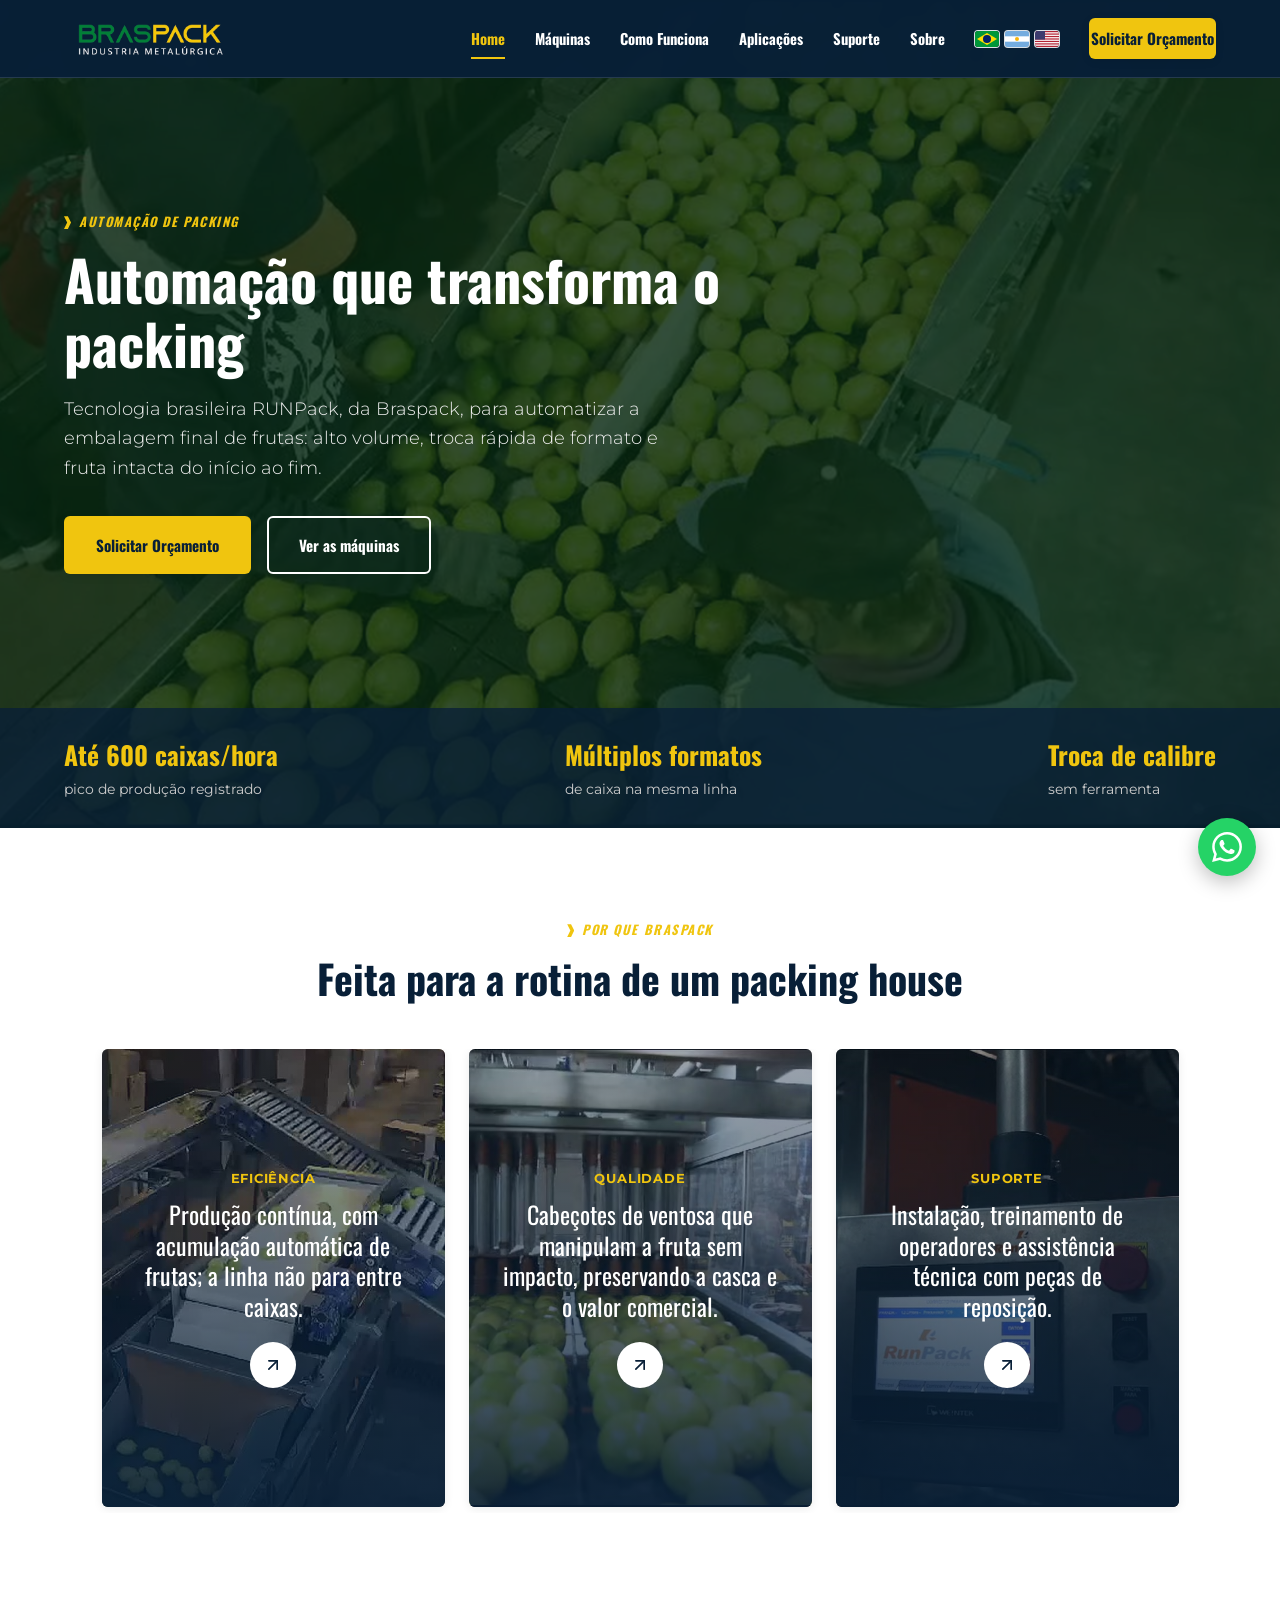
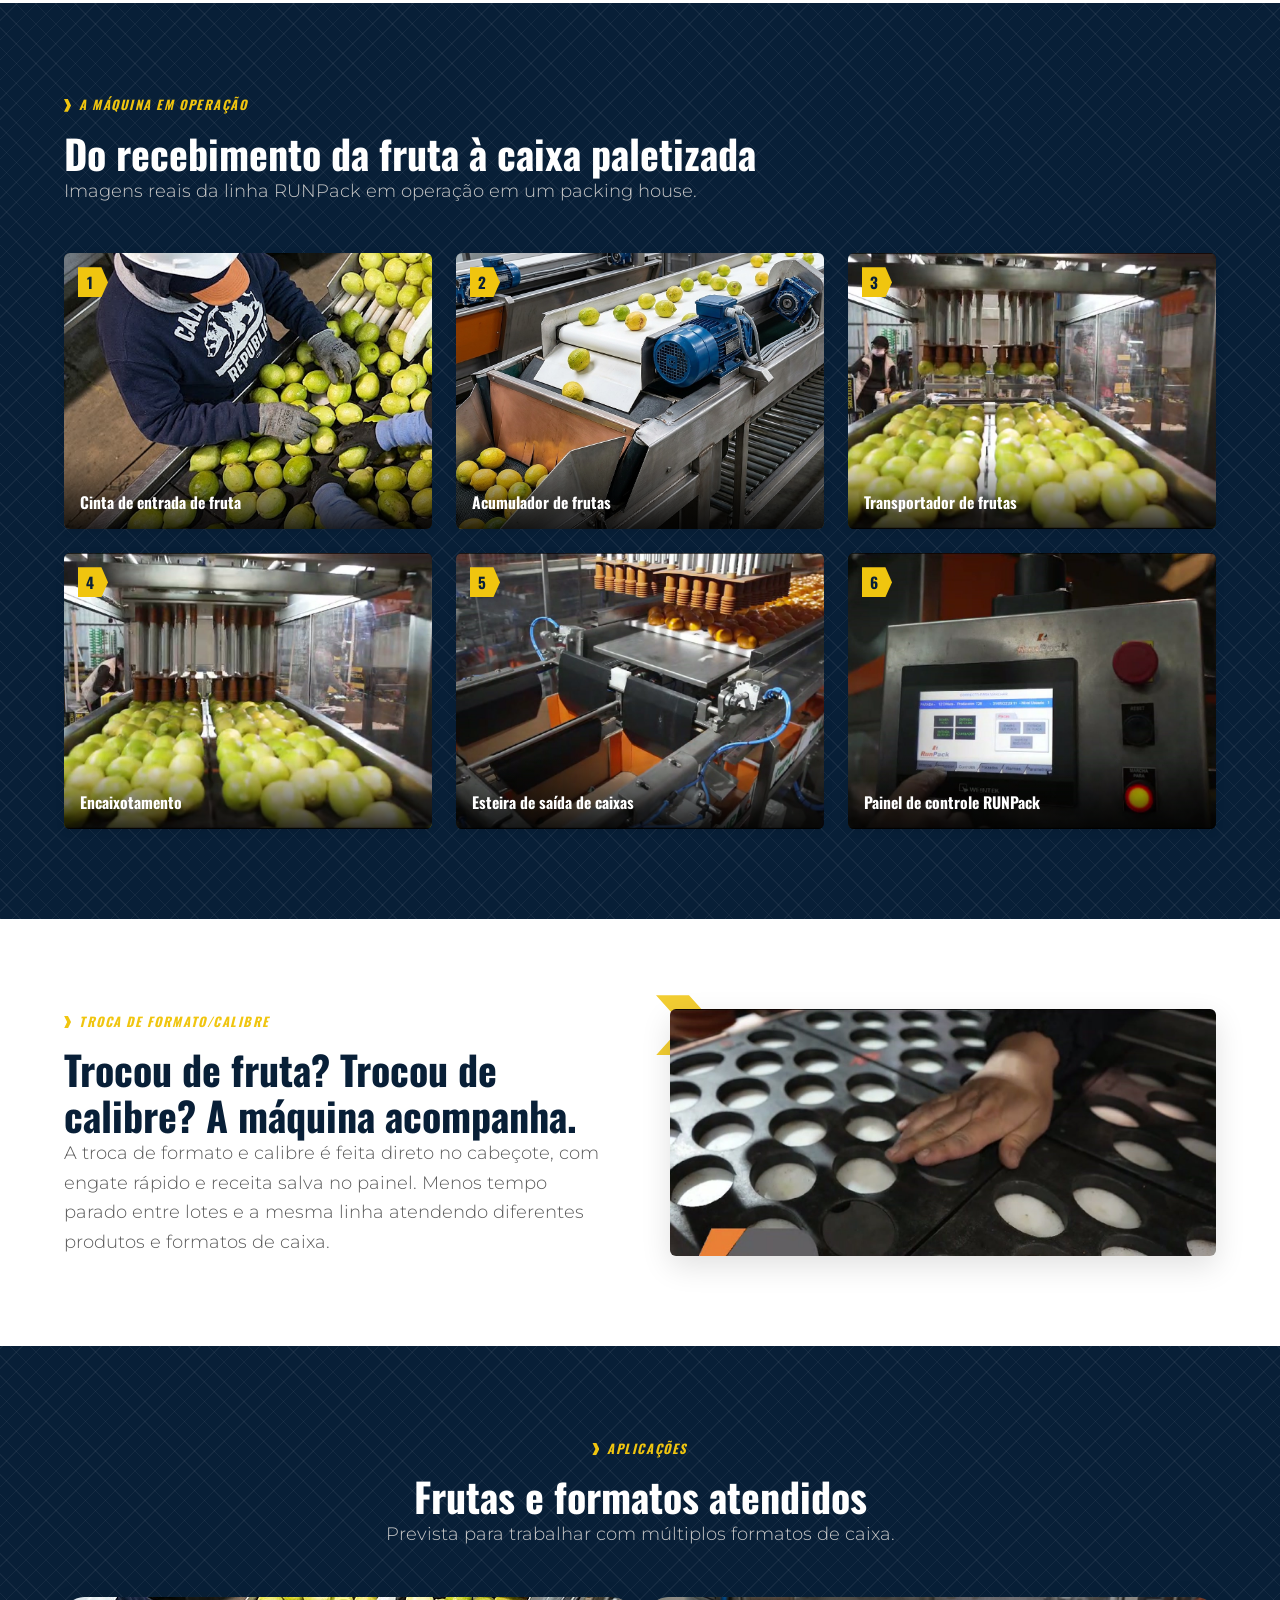
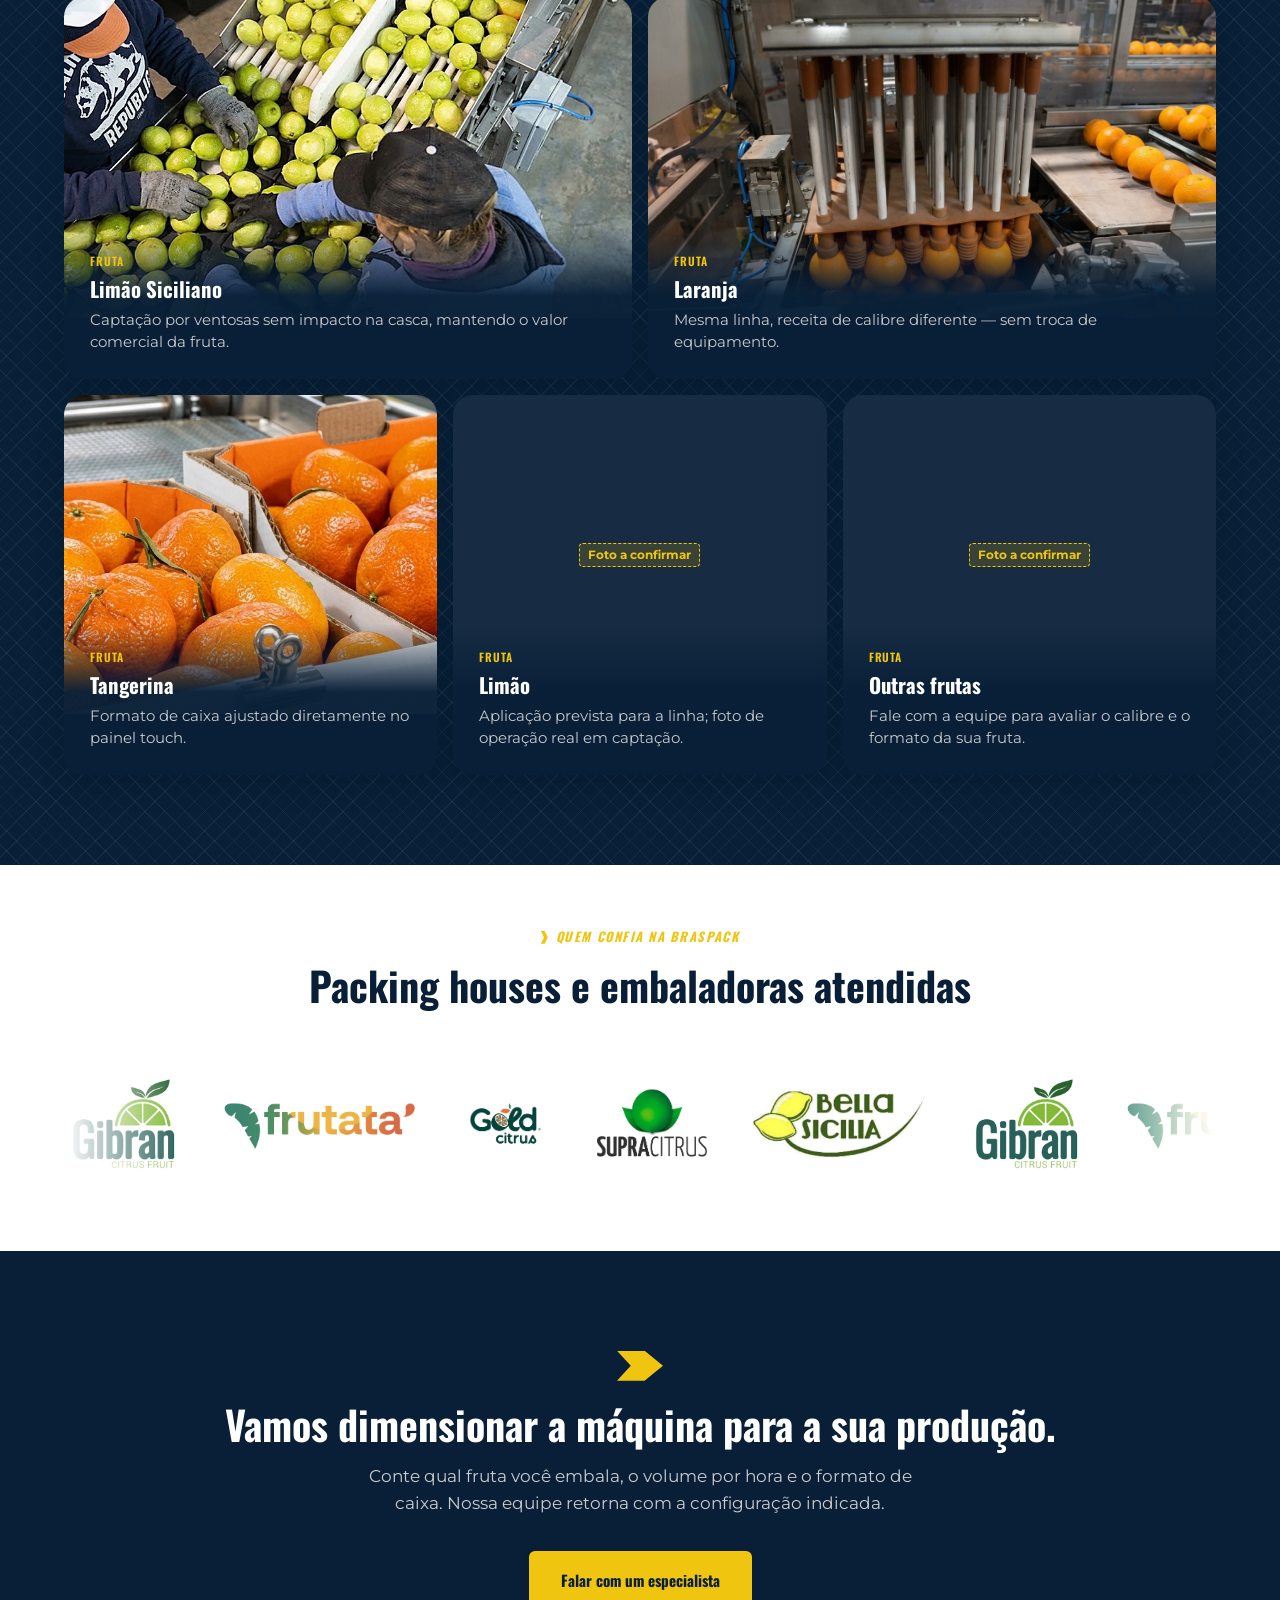
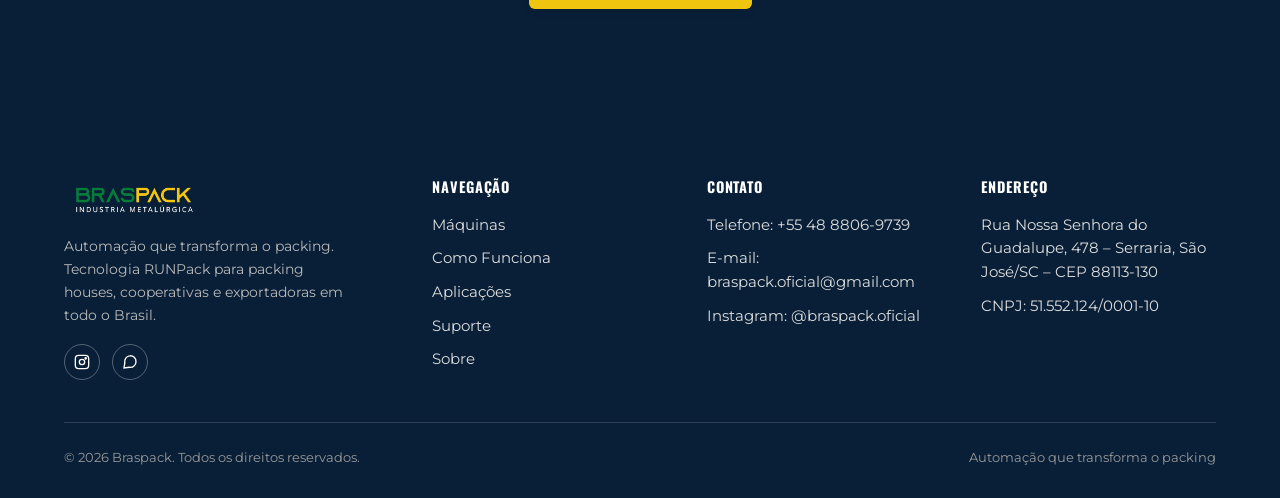
==== commit 19b5c701: "Substitui a foto do acumulador de frutas por imagem de melhor qualidade Imagem fornecida pelo usuári" ====
--- a/index.html
+++ b/index.html
@@ -127,7 +127,7 @@
         </div>
         <div class="step-card reveal">
           <span class="step-num">2</span>
-          <img src="/assets/img/etapa-acumulador.jpg" alt="Acumulador de frutas regulando o abastecimento da linha" loading="lazy">
+          <img src="/assets/img/etapa-acumulador.jpg?v=2" alt="Acumulador de frutas regulando o abastecimento da linha" loading="lazy">
           <span class="step-caption">Acumulador de frutas</span>
         </div>
         <div class="step-card reveal">
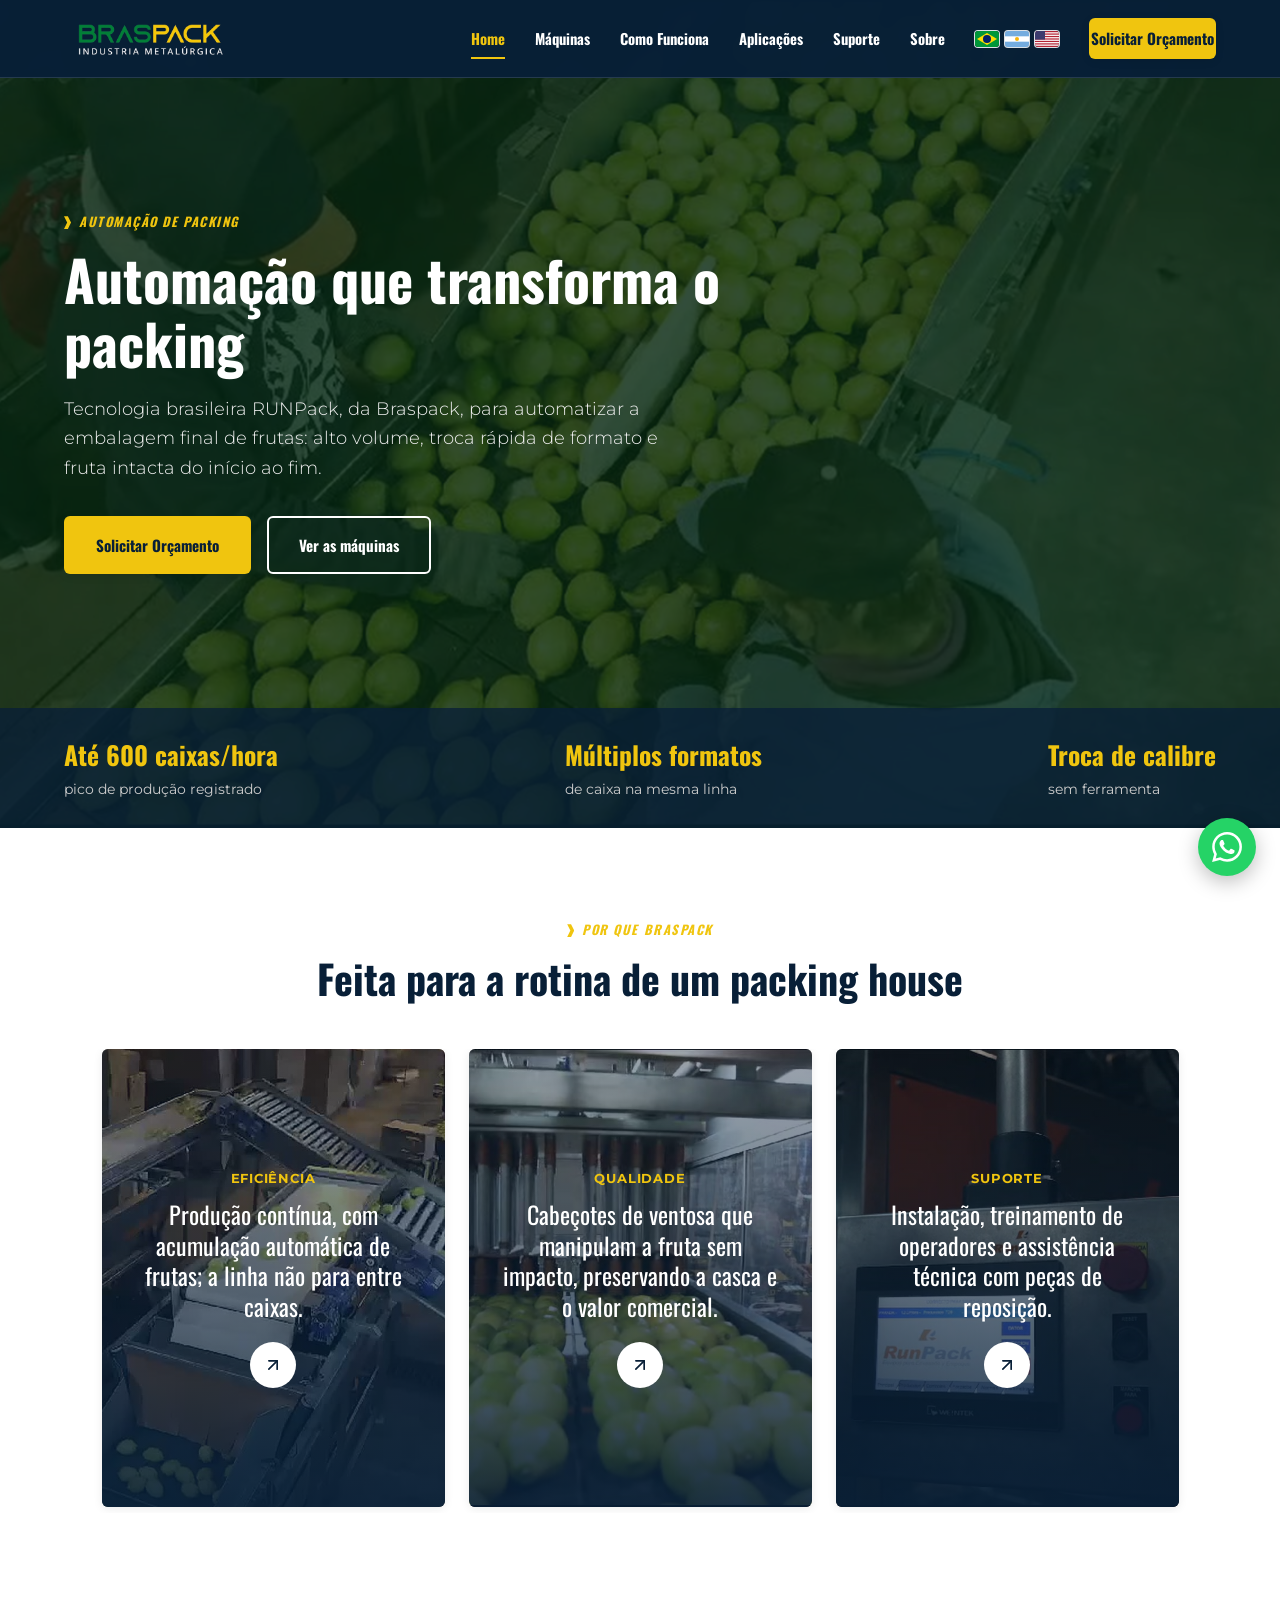
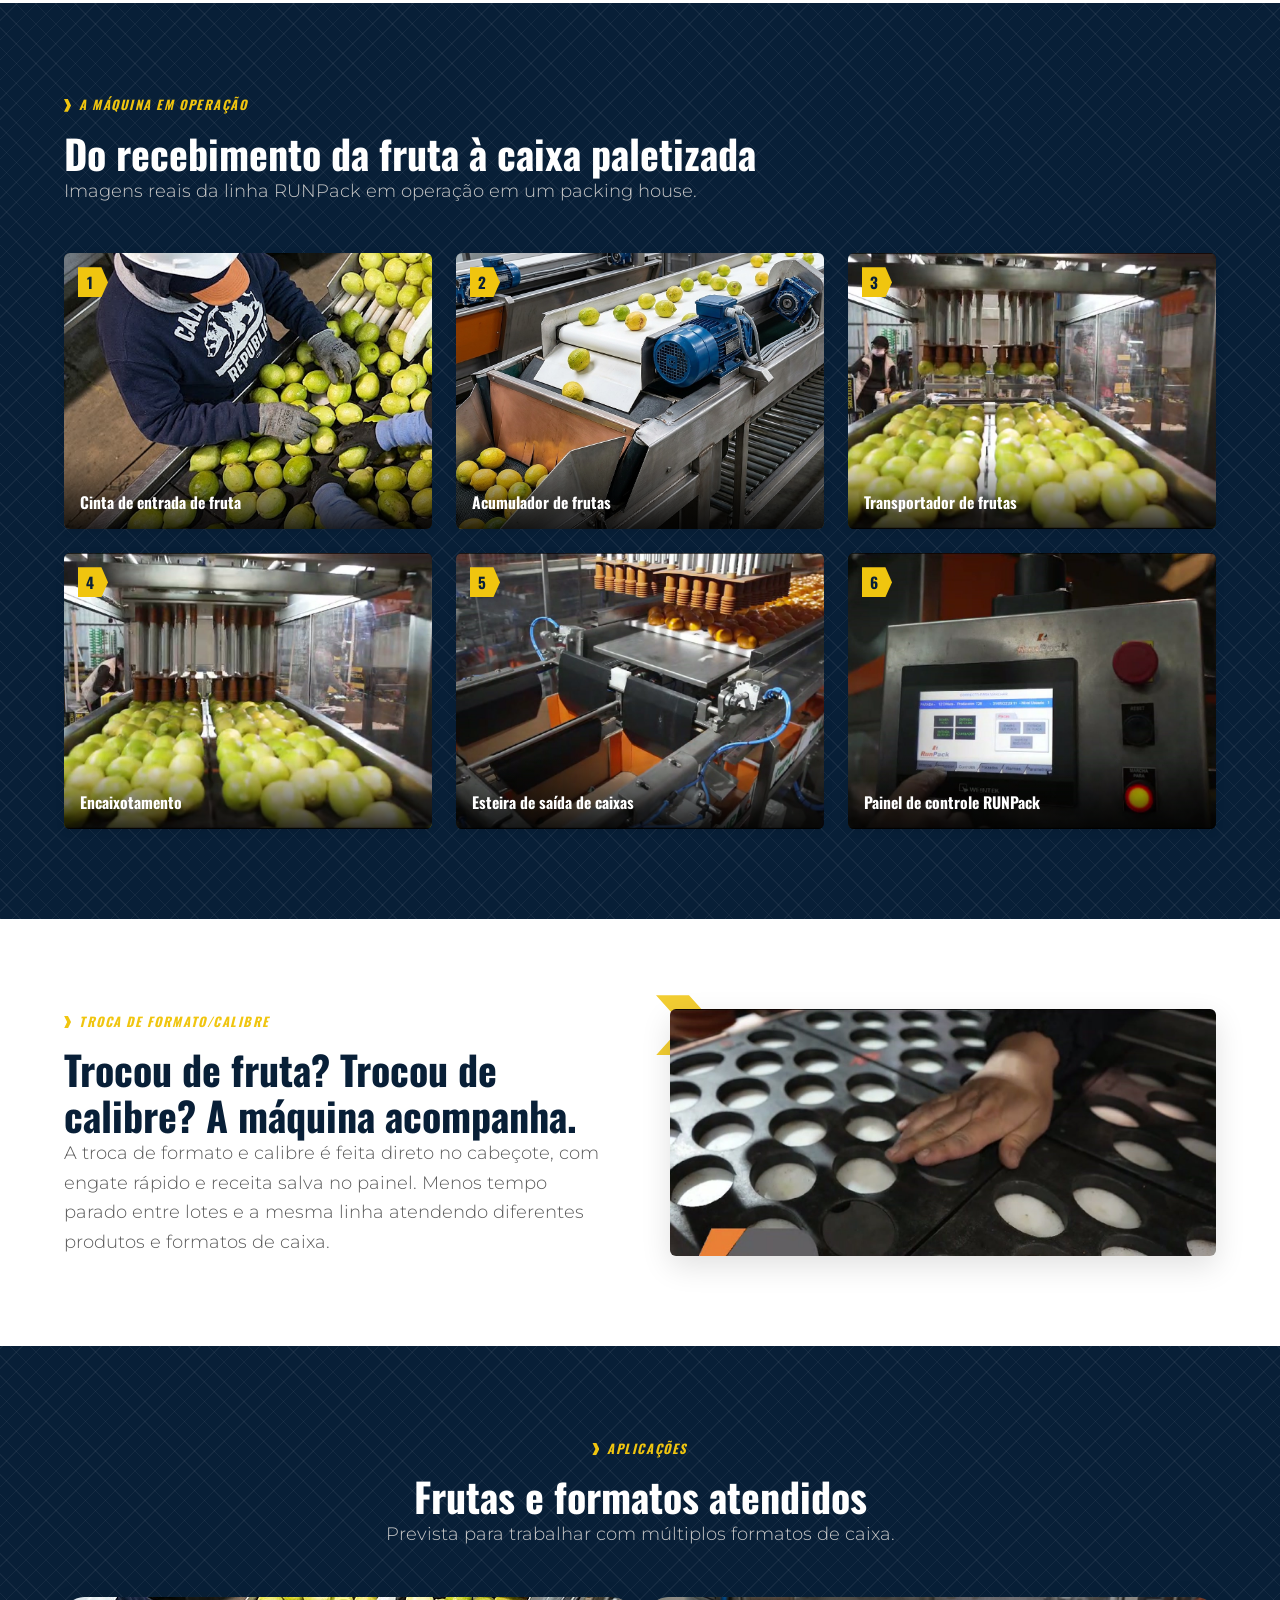
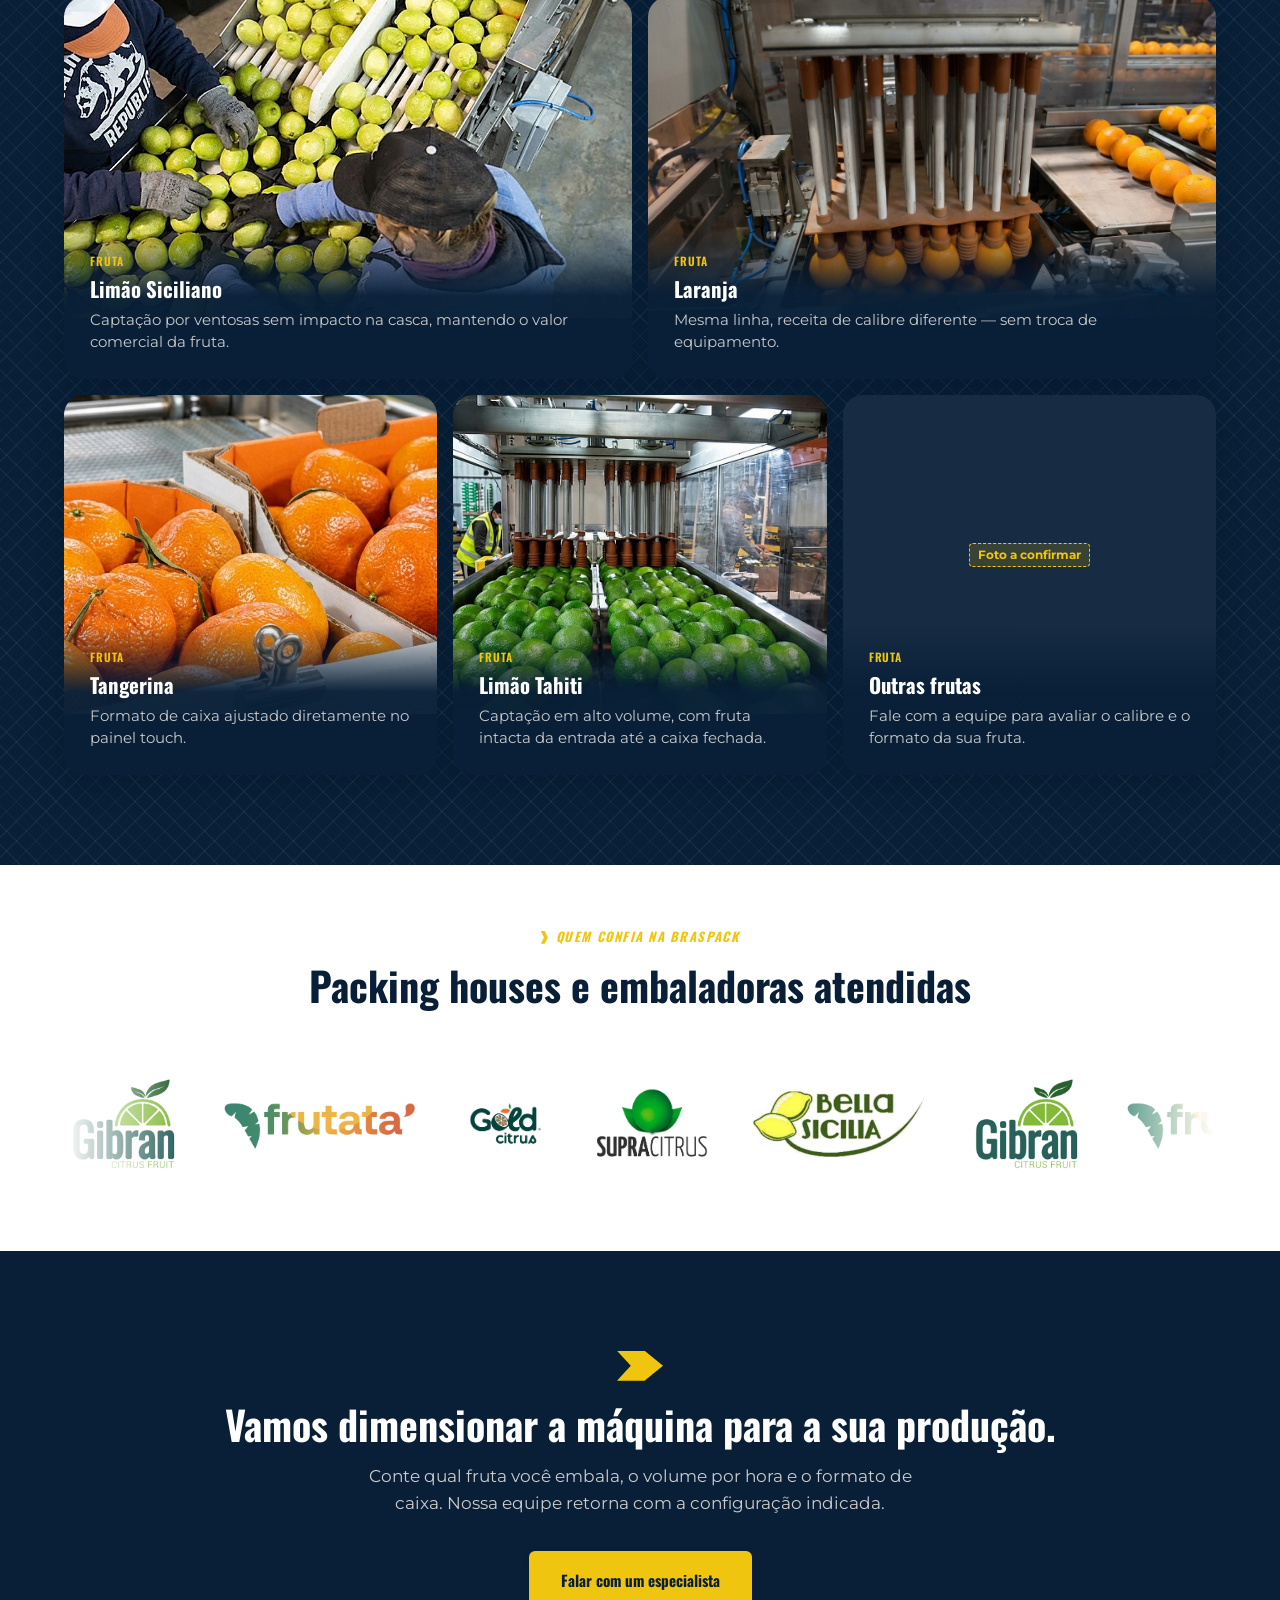
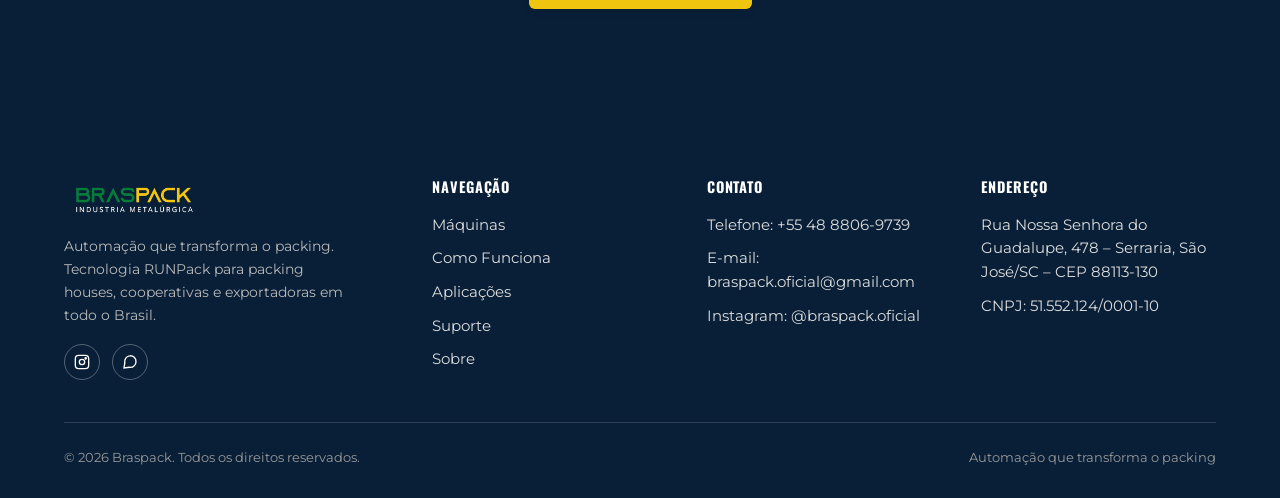
==== commit 8da44fb5: "Adiciona Limão Tahiti no bento grid de Aplicações da Home Mesma substituição já feita na página Apli" ====
--- a/index.html
+++ b/index.html
@@ -204,11 +204,11 @@
           </div>
         </div>
         <div class="bento-card">
-          <div class="bento-graphic placeholder"><span class="placeholder-tag">Foto a confirmar</span></div>
-          <div class="bento-body">
-            <span class="bento-eyebrow">Fruta</span>
-            <h3>Limão</h3>
-            <p>Aplicação prevista para a linha; foto de operação real em captação.</p>
+          <div class="bento-graphic"><img src="/assets/img/aplicacao-limao-tahiti.jpg" alt="Limões Tahiti sendo captados pelo cabeçote telescópico" loading="lazy"></div>
+          <div class="bento-body">
+            <span class="bento-eyebrow">Fruta</span>
+            <h3>Limão Tahiti</h3>
+            <p>Captação em alto volume, com fruta intacta da entrada até a caixa fechada.</p>
           </div>
         </div>
         <div class="bento-card">
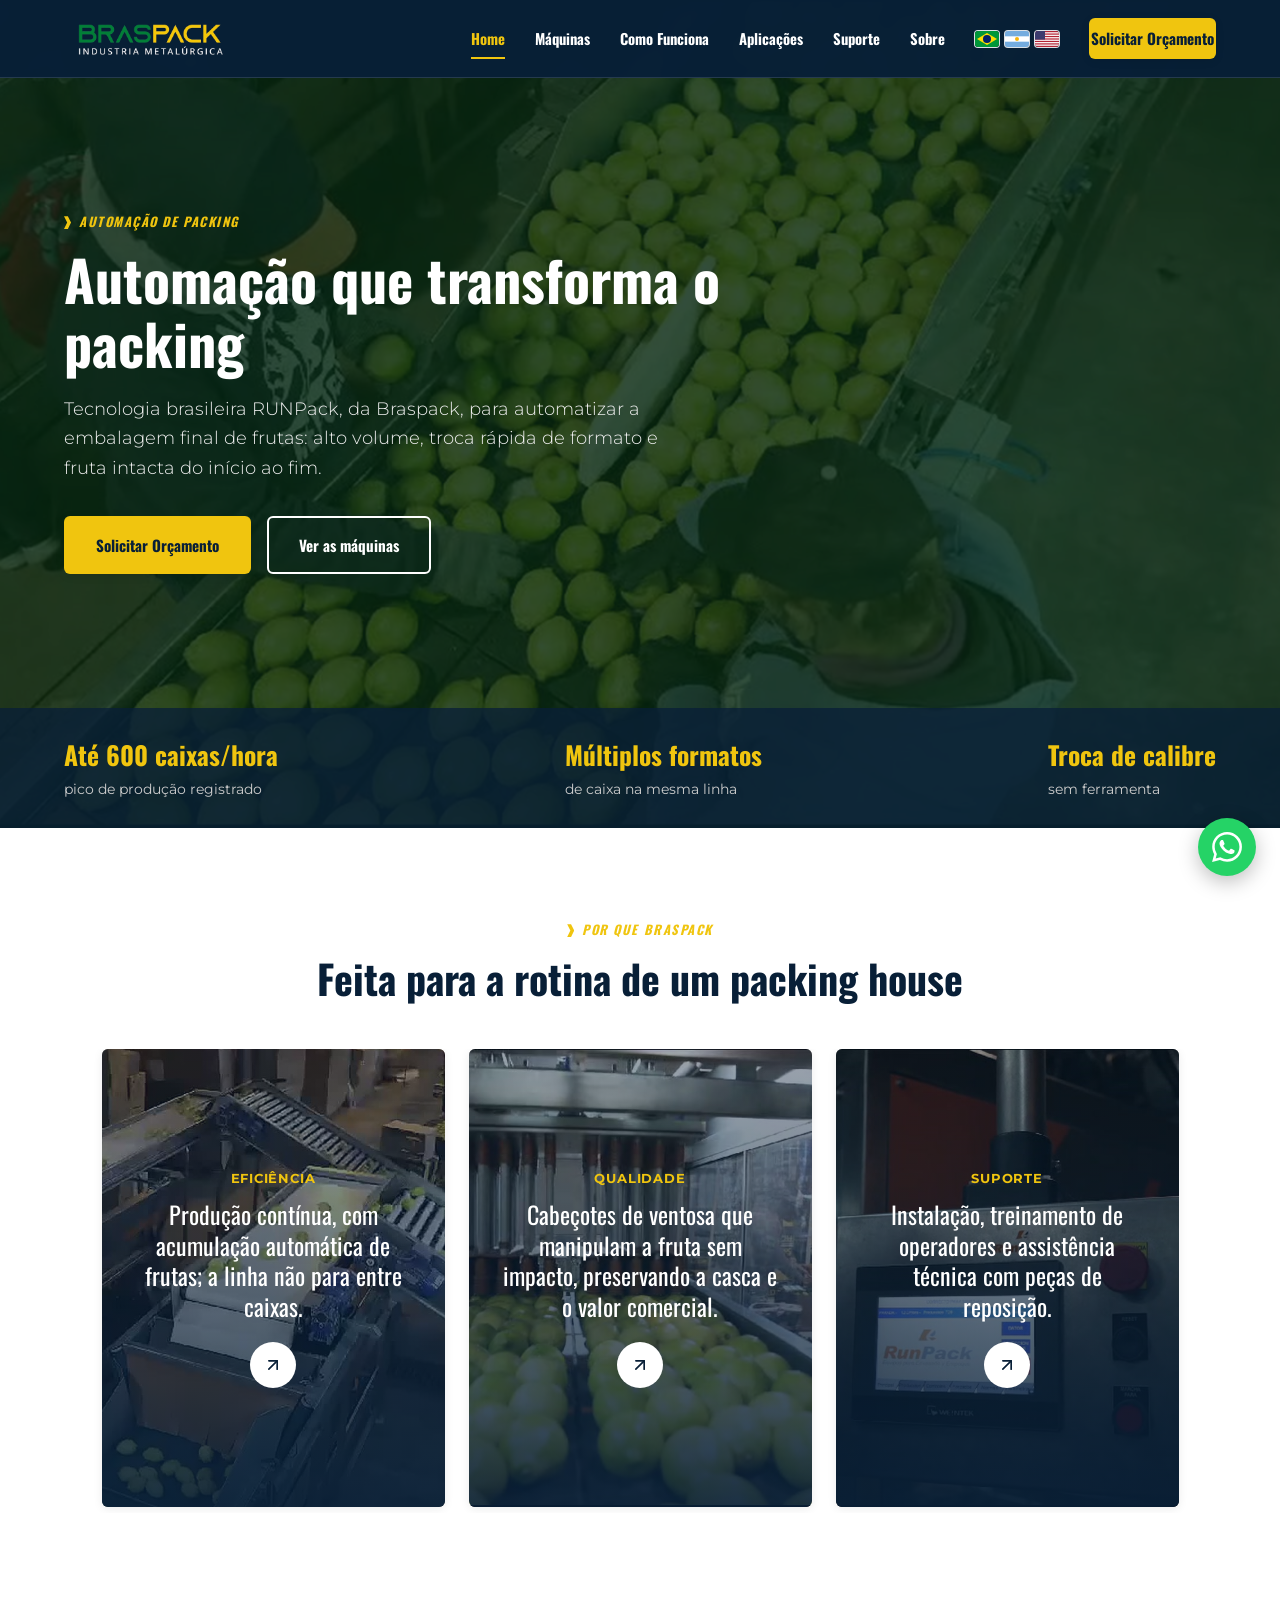
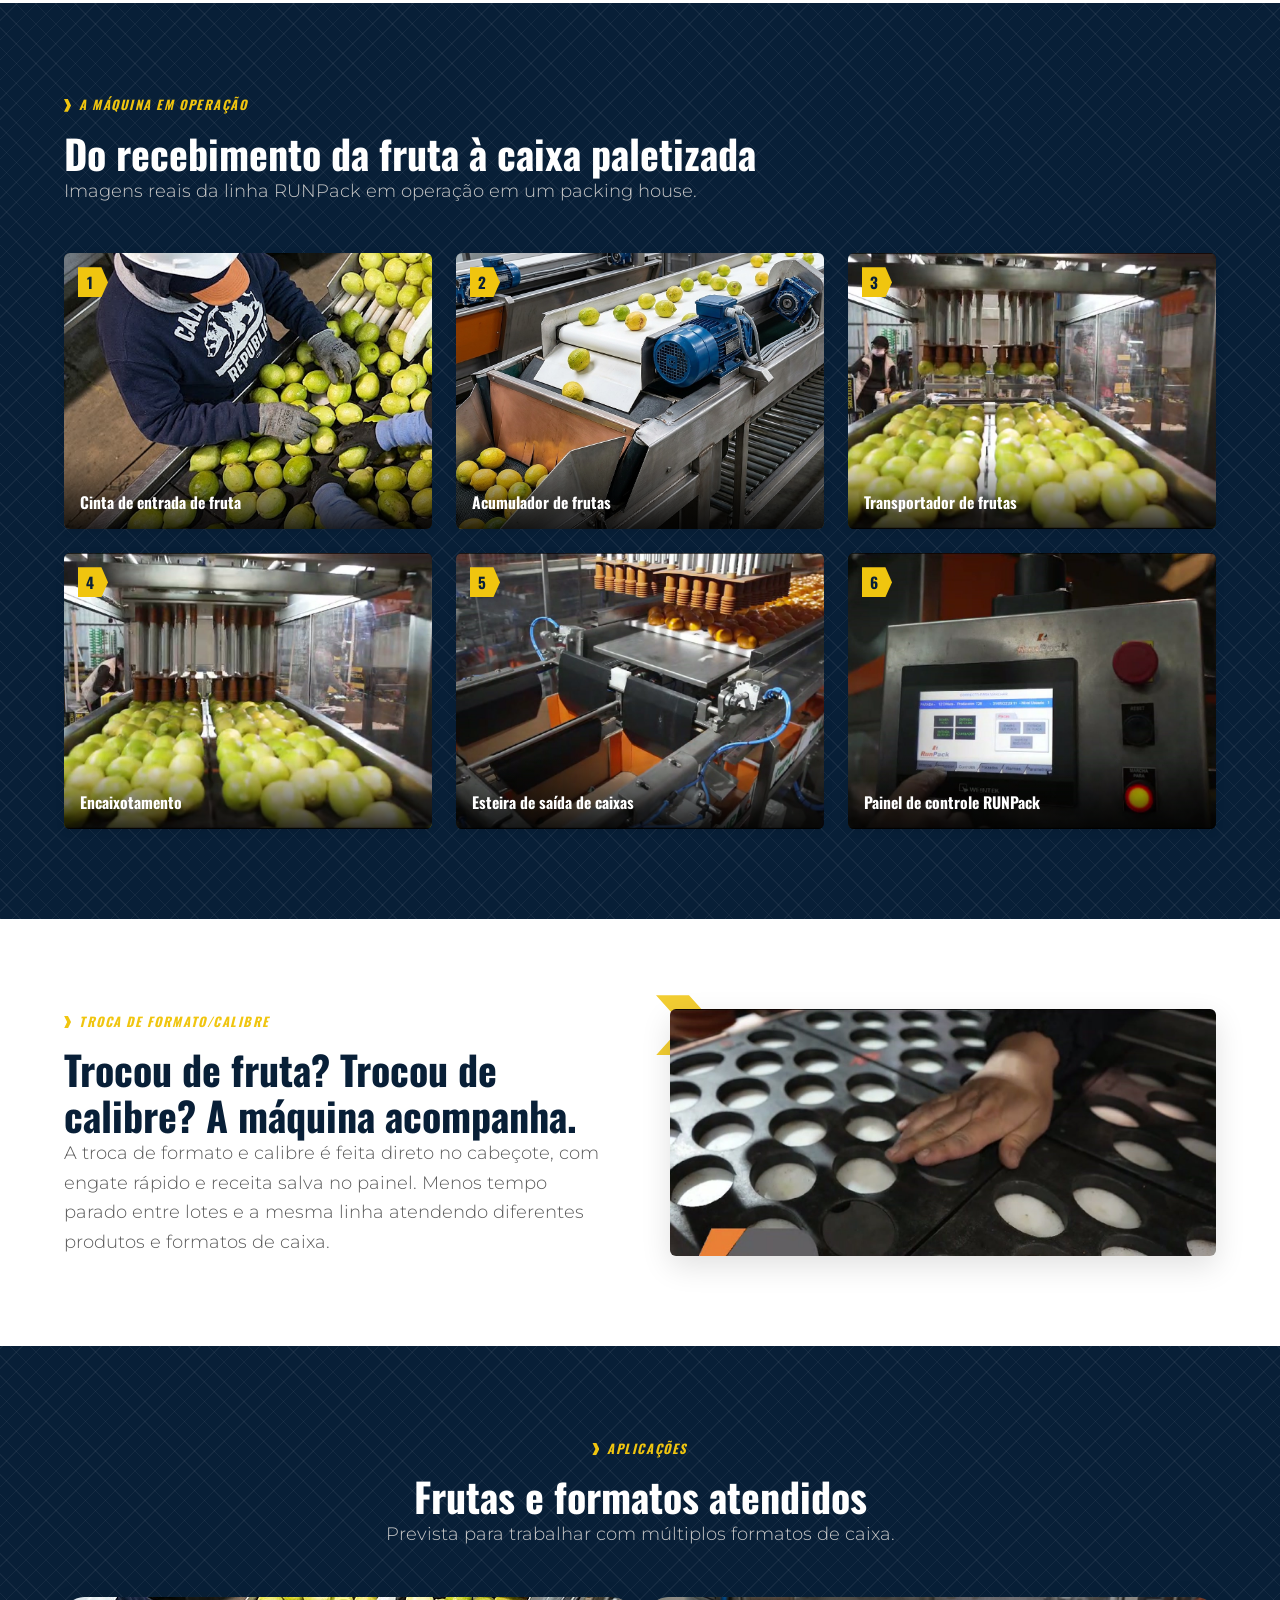
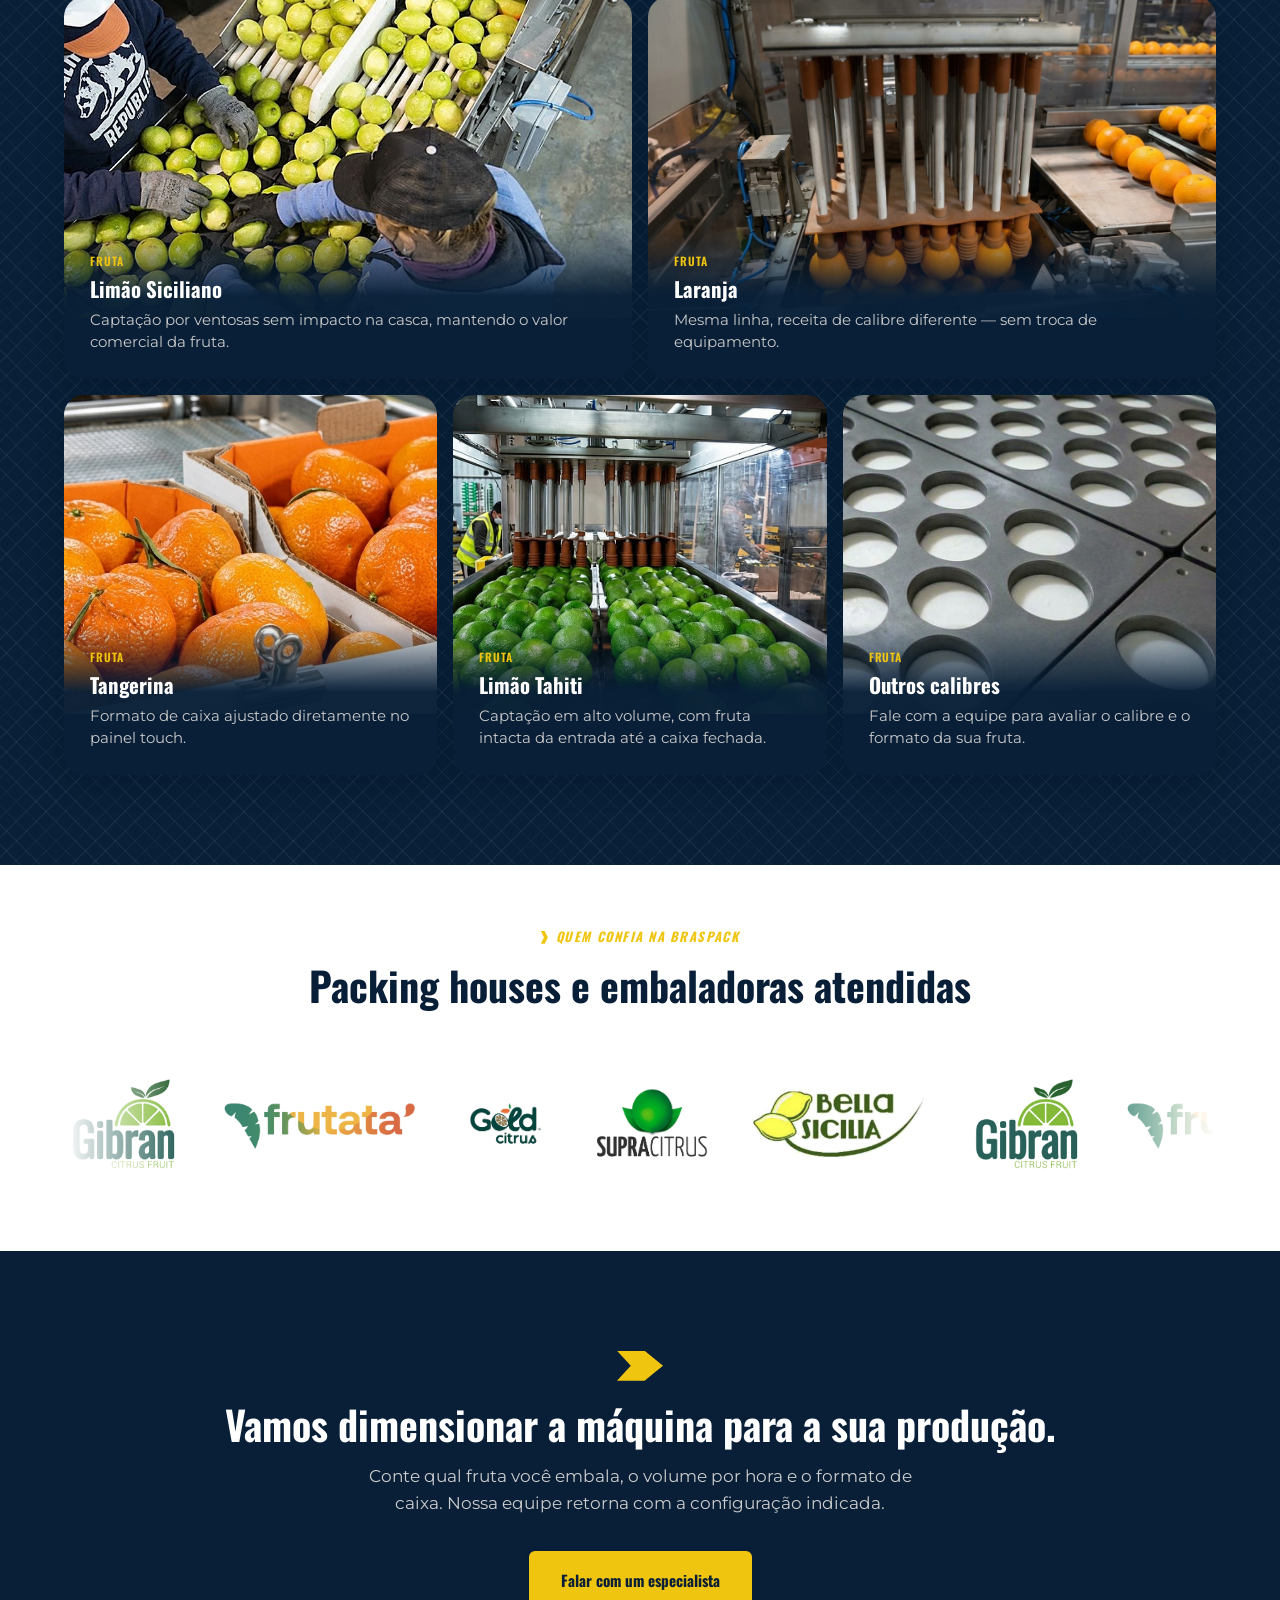
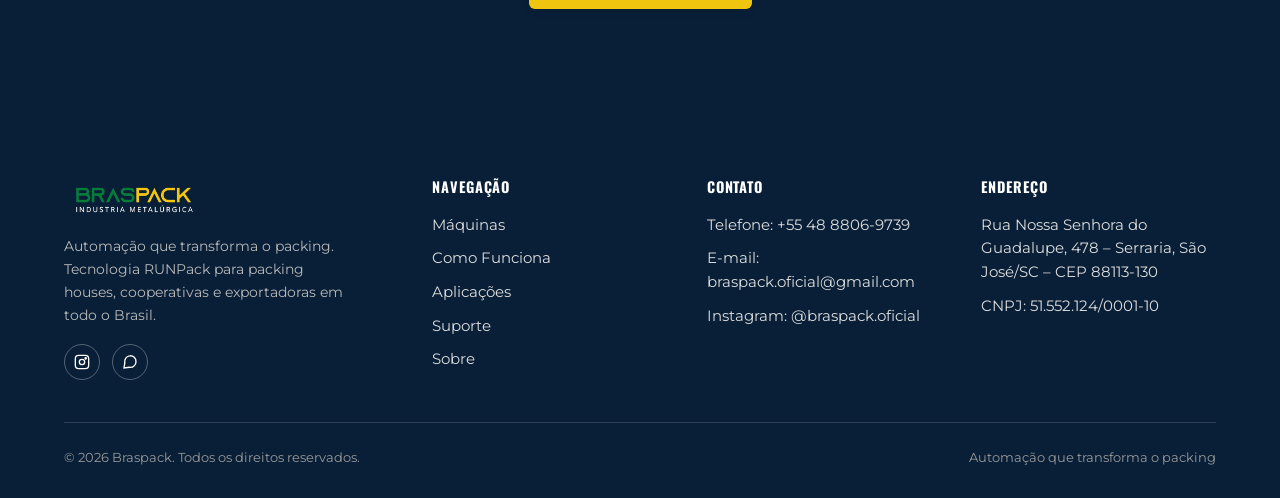
==== commit da43f0b6: "Renomeia "Outras frutas" para "Outros calibres" com foto de bandejas de calibração Aplica na página " ====
--- a/index.html
+++ b/index.html
@@ -212,10 +212,10 @@
           </div>
         </div>
         <div class="bento-card">
-          <div class="bento-graphic placeholder"><span class="placeholder-tag">Foto a confirmar</span></div>
-          <div class="bento-body">
-            <span class="bento-eyebrow">Fruta</span>
-            <h3>Outras frutas</h3>
+          <div class="bento-graphic"><img src="/assets/img/aplicacao-outros-calibres.jpg" alt="Bandejas de calibração com diferentes tamanhos de encaixe" loading="lazy"></div>
+          <div class="bento-body">
+            <span class="bento-eyebrow">Fruta</span>
+            <h3>Outros calibres</h3>
             <p>Fale com a equipe para avaliar o calibre e o formato da sua fruta.</p>
           </div>
         </div>
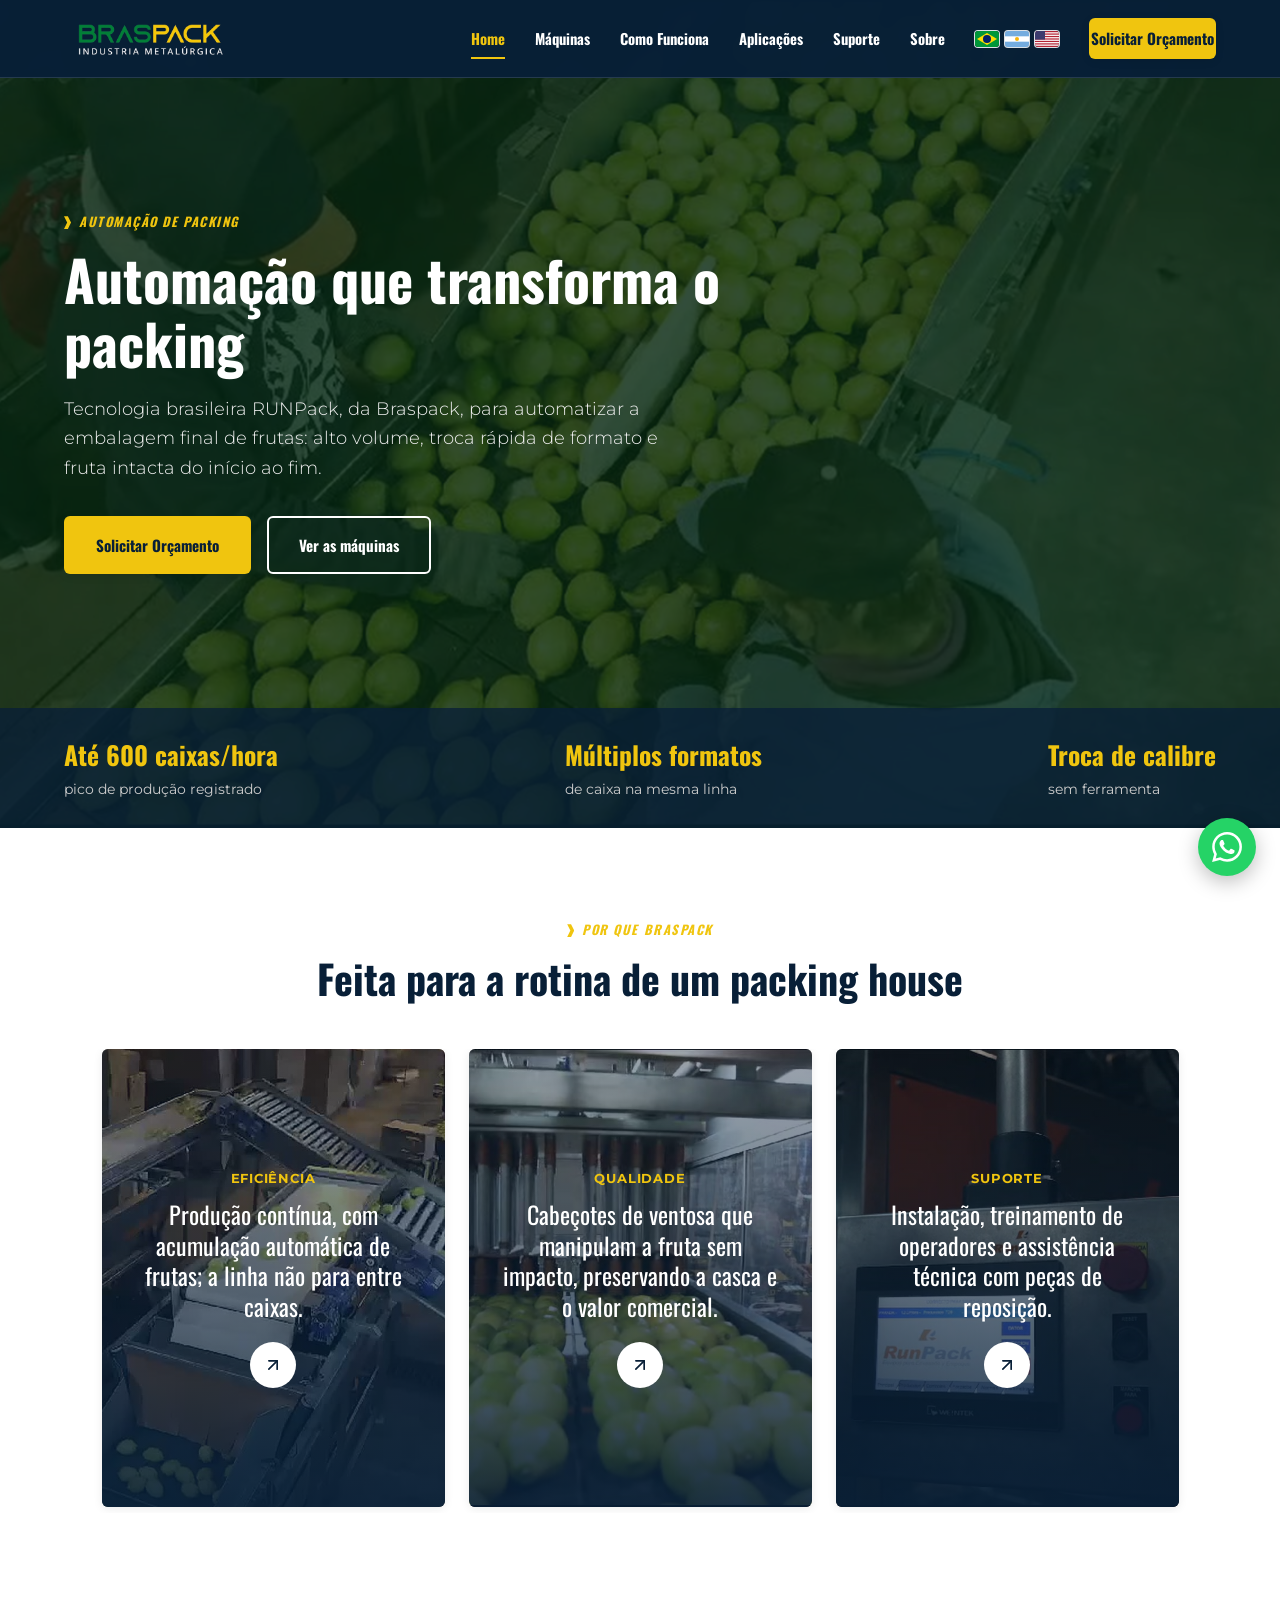
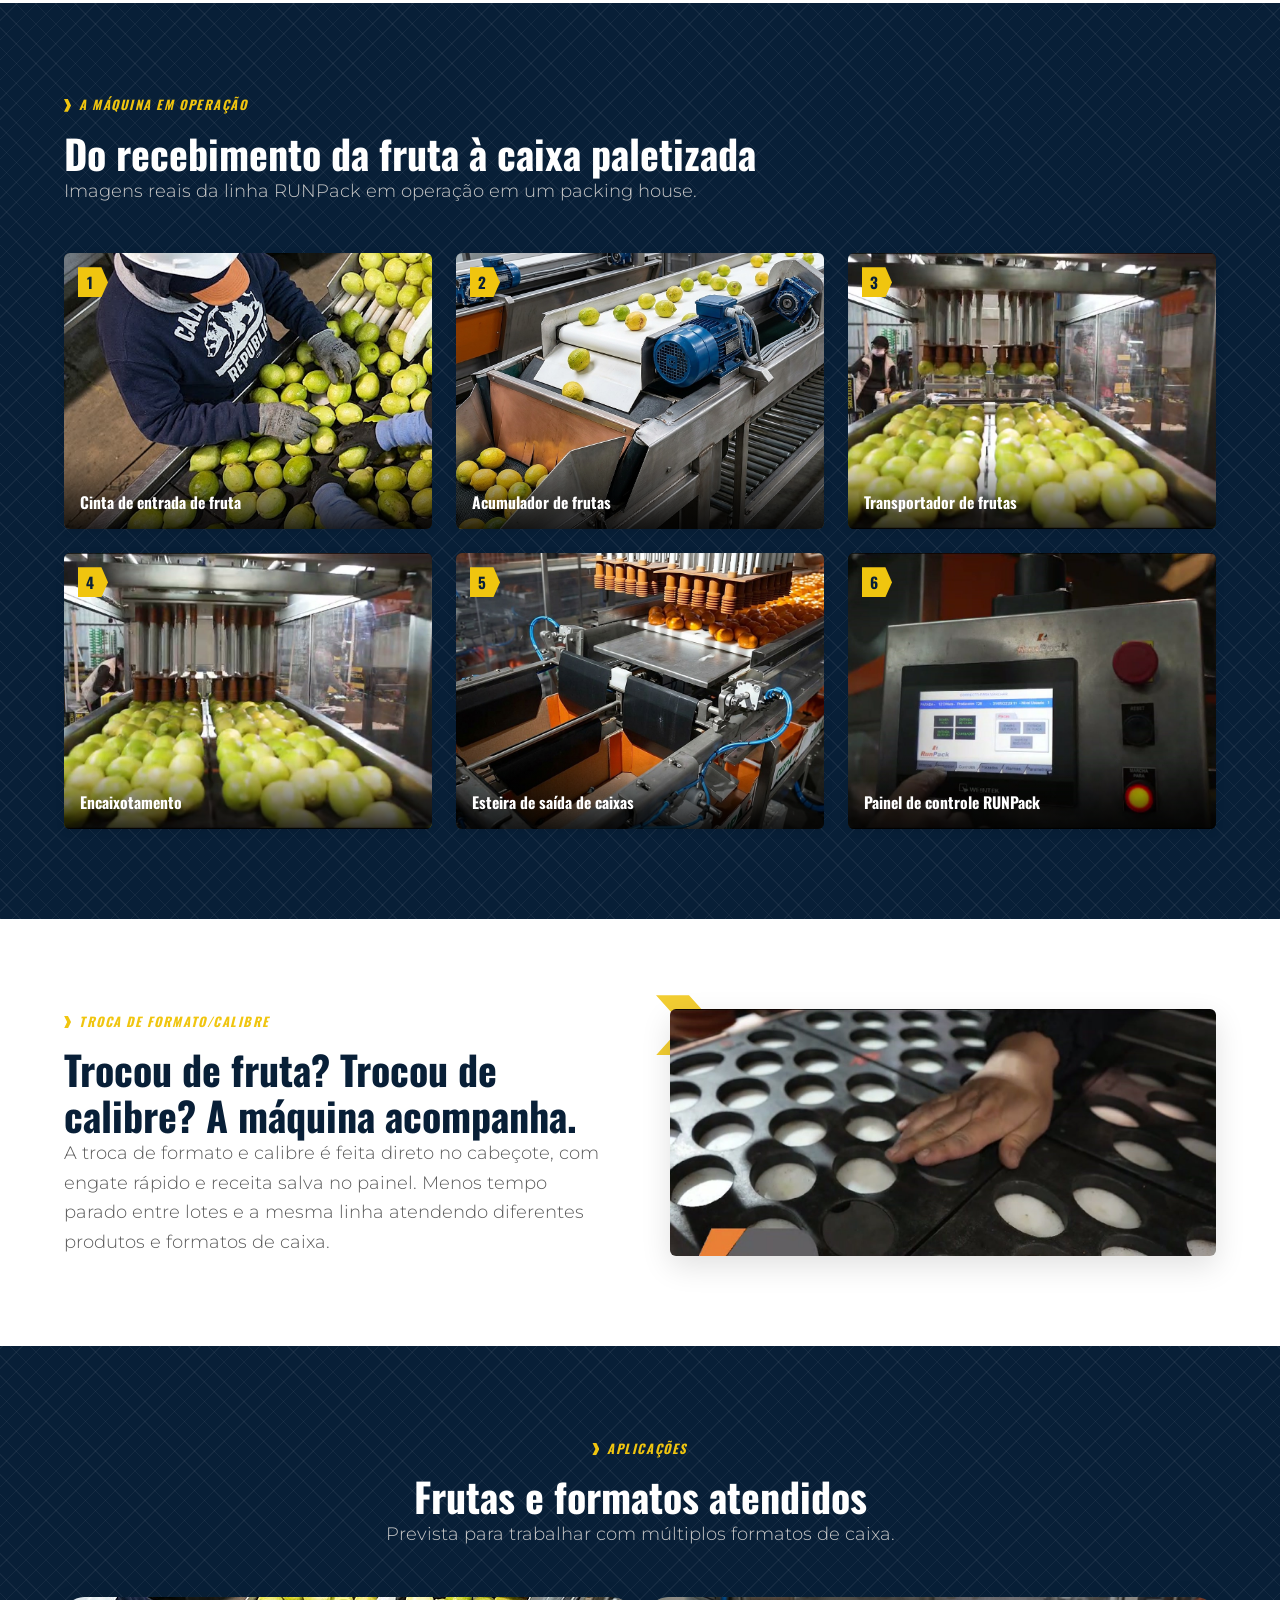
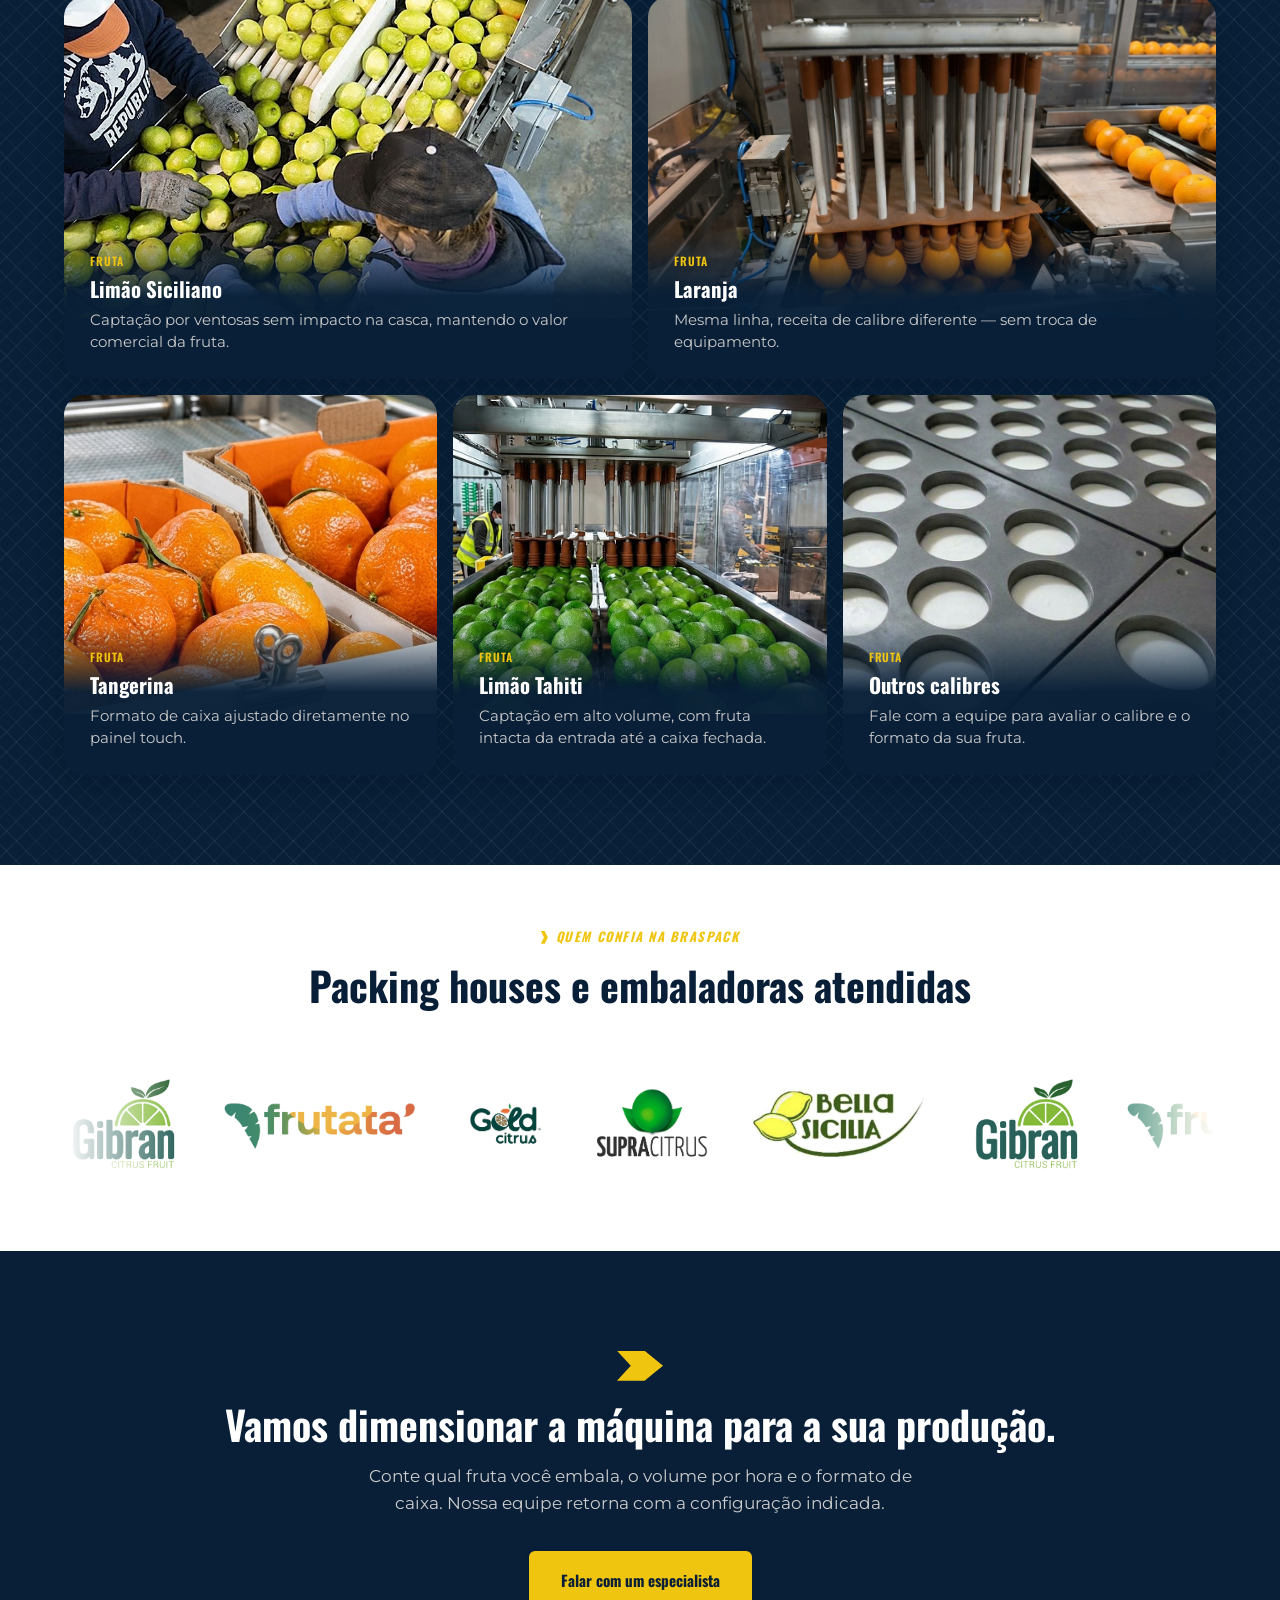
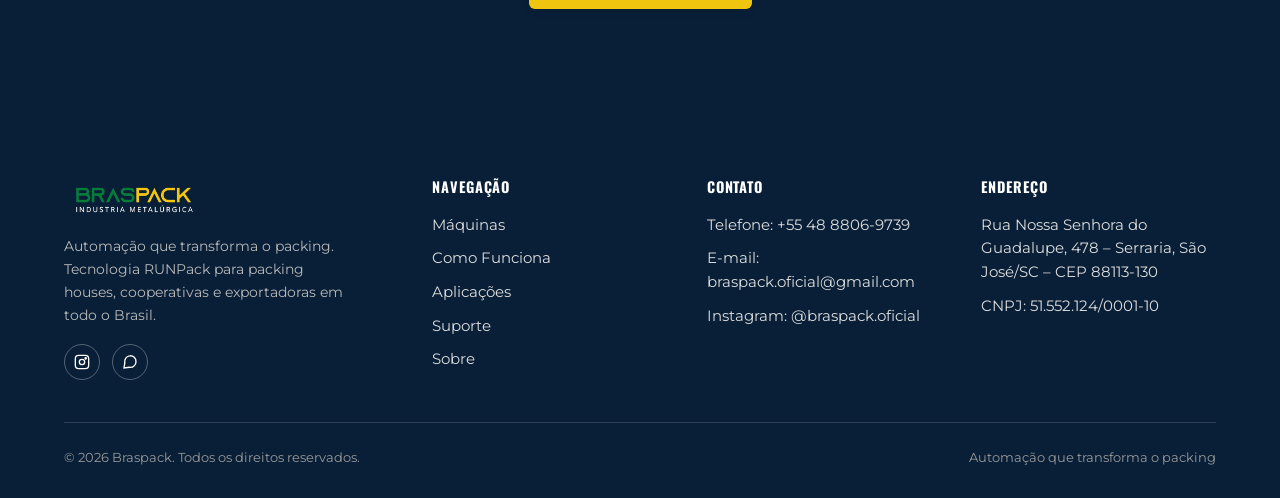
==== commit 9009a327: "Substitui foto da etapa "Esteira de saída de caixas" por imagem de melhor qualidade Imagem fornecida" ====
--- a/index.html
+++ b/index.html
@@ -142,7 +142,7 @@
         </div>
         <div class="step-card reveal">
           <span class="step-num">5</span>
-          <img src="/assets/img/etapa-saida.jpg" alt="Esteira de saída com caixas montadas prontas para paletização" loading="lazy">
+          <img src="/assets/img/etapa-saida.jpg?v=2" alt="Esteira de saída com caixas montadas prontas para paletização" loading="lazy">
           <span class="step-caption">Esteira de saída de caixas</span>
         </div>
         <div class="step-card reveal">
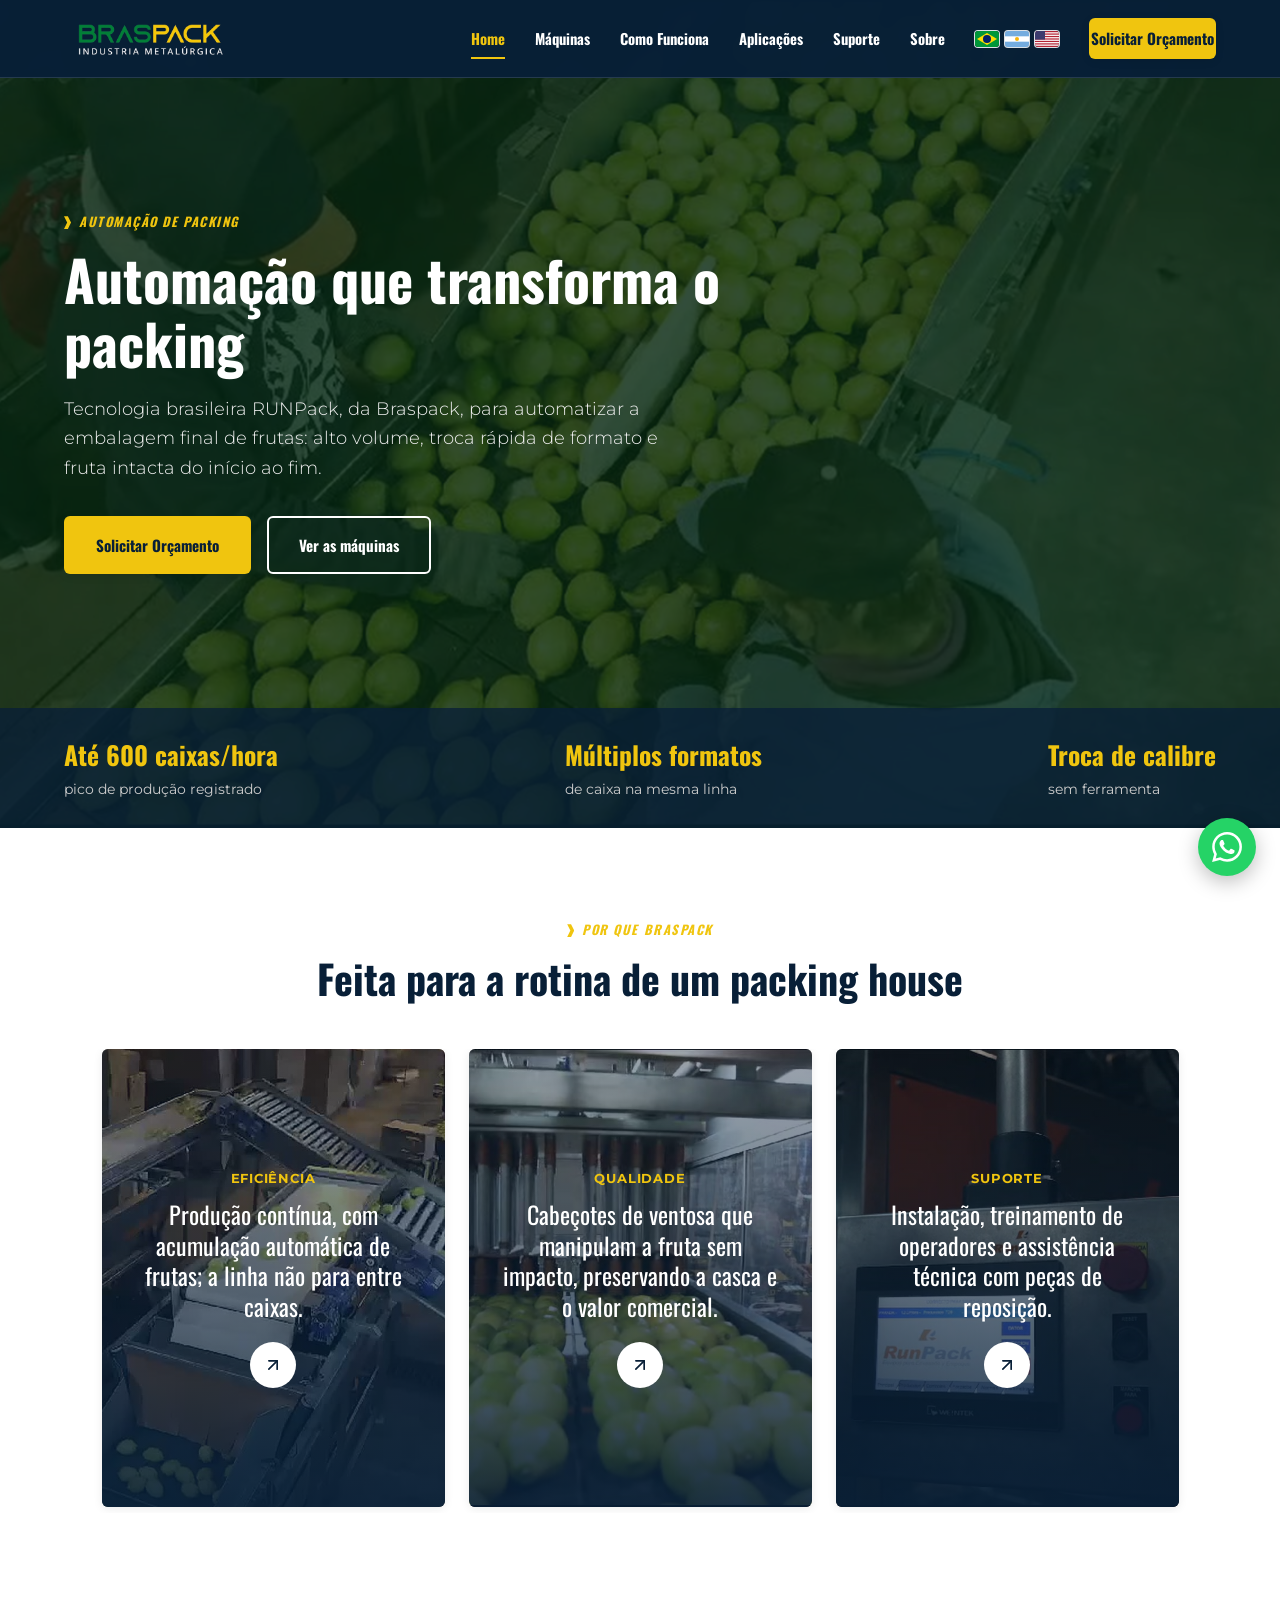
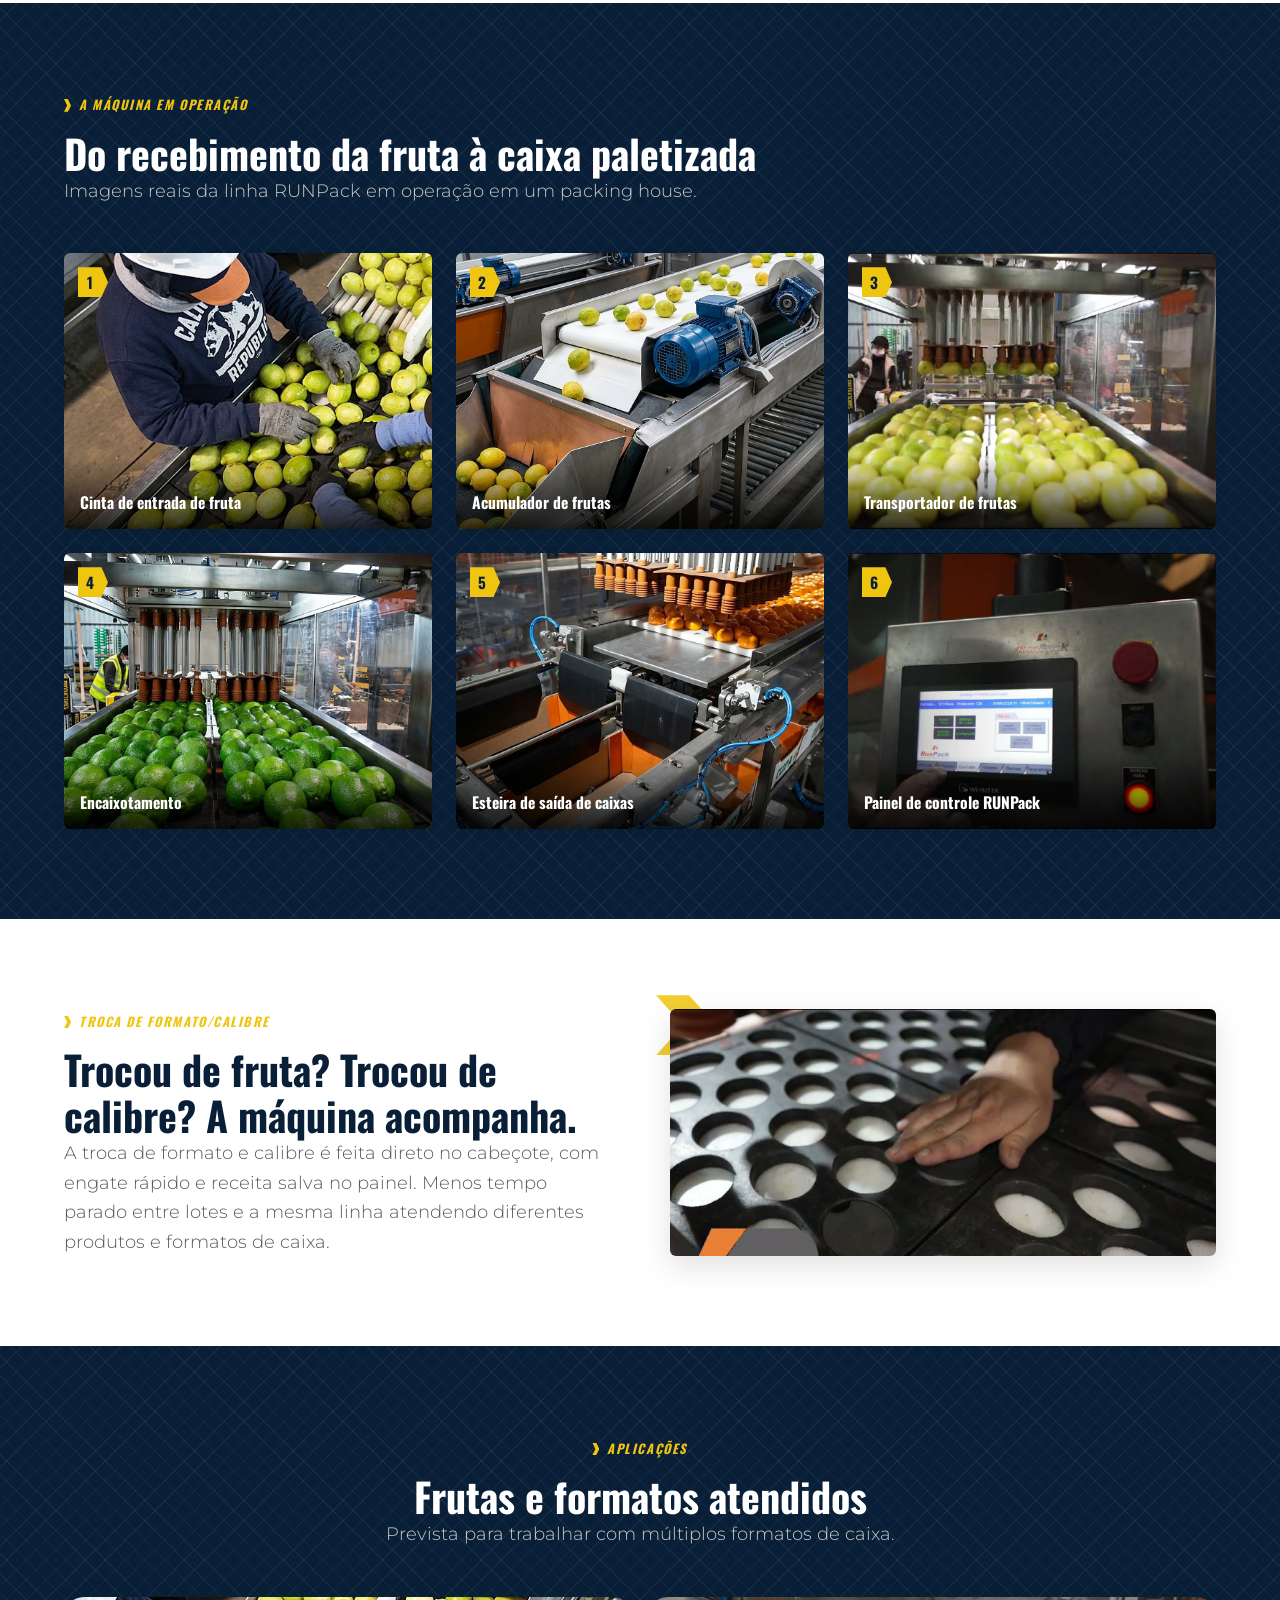
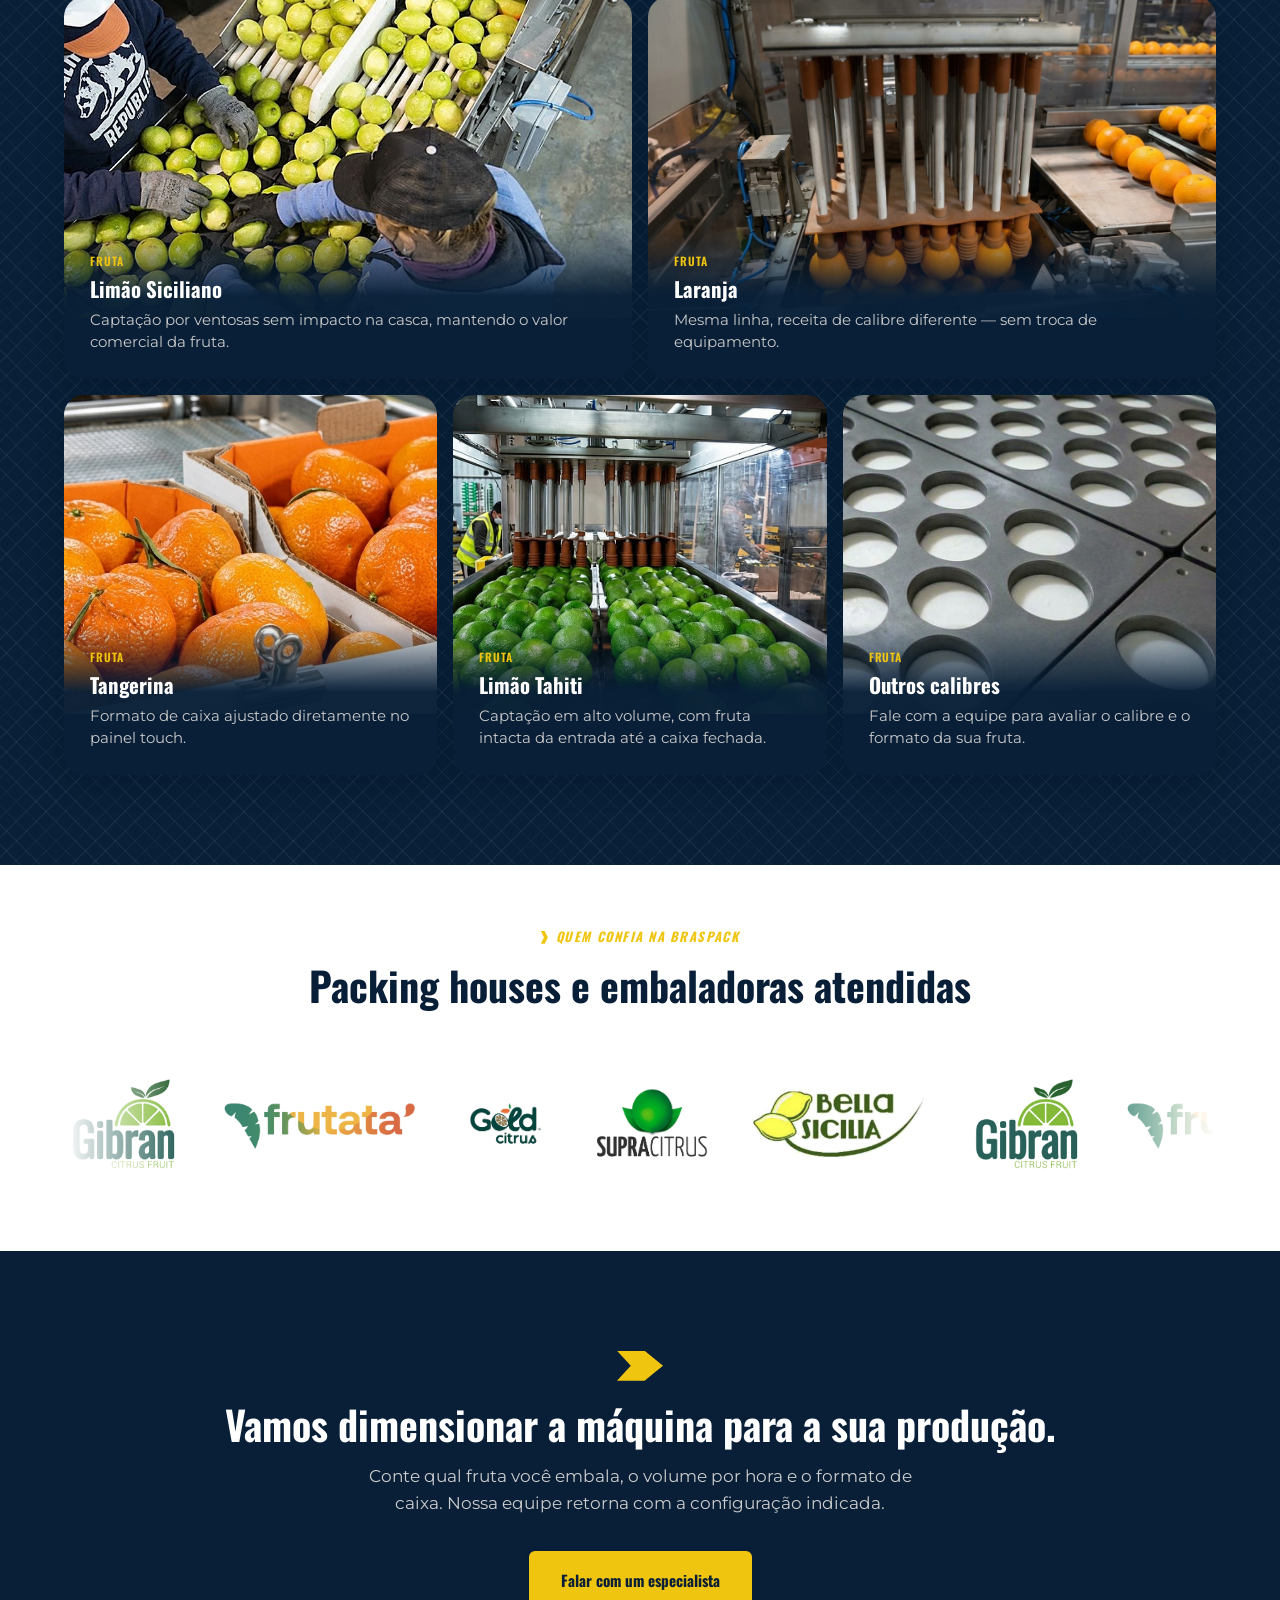
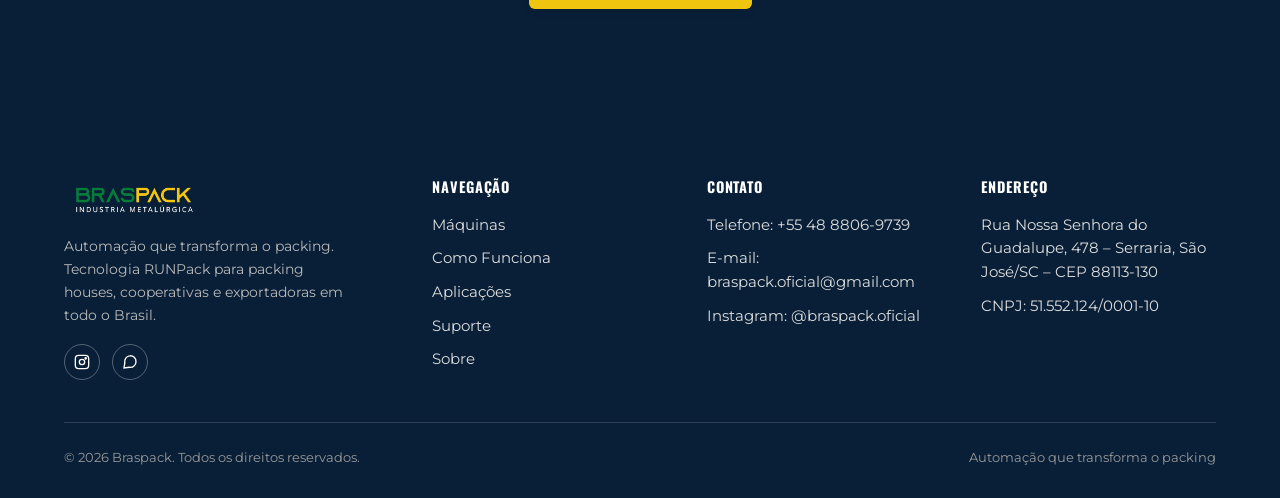
==== commit f39d35bf: "Substitui foto do card "Encaixotamento" (A máquina em operação, Home) Usa a foto de limões Tahiti se" ====
--- a/index.html
+++ b/index.html
@@ -137,7 +137,7 @@
         </div>
         <div class="step-card reveal">
           <span class="step-num">4</span>
-          <img src="/assets/img/etapa-encaixotamento.jpg" alt="Cabeçote telescópico captando camada de frutas para a caixa" loading="lazy">
+          <img src="/assets/img/aplicacao-limao-tahiti.jpg" alt="Cabeçote telescópico captando camada de limões para a caixa" loading="lazy">
           <span class="step-caption">Encaixotamento</span>
         </div>
         <div class="step-card reveal">
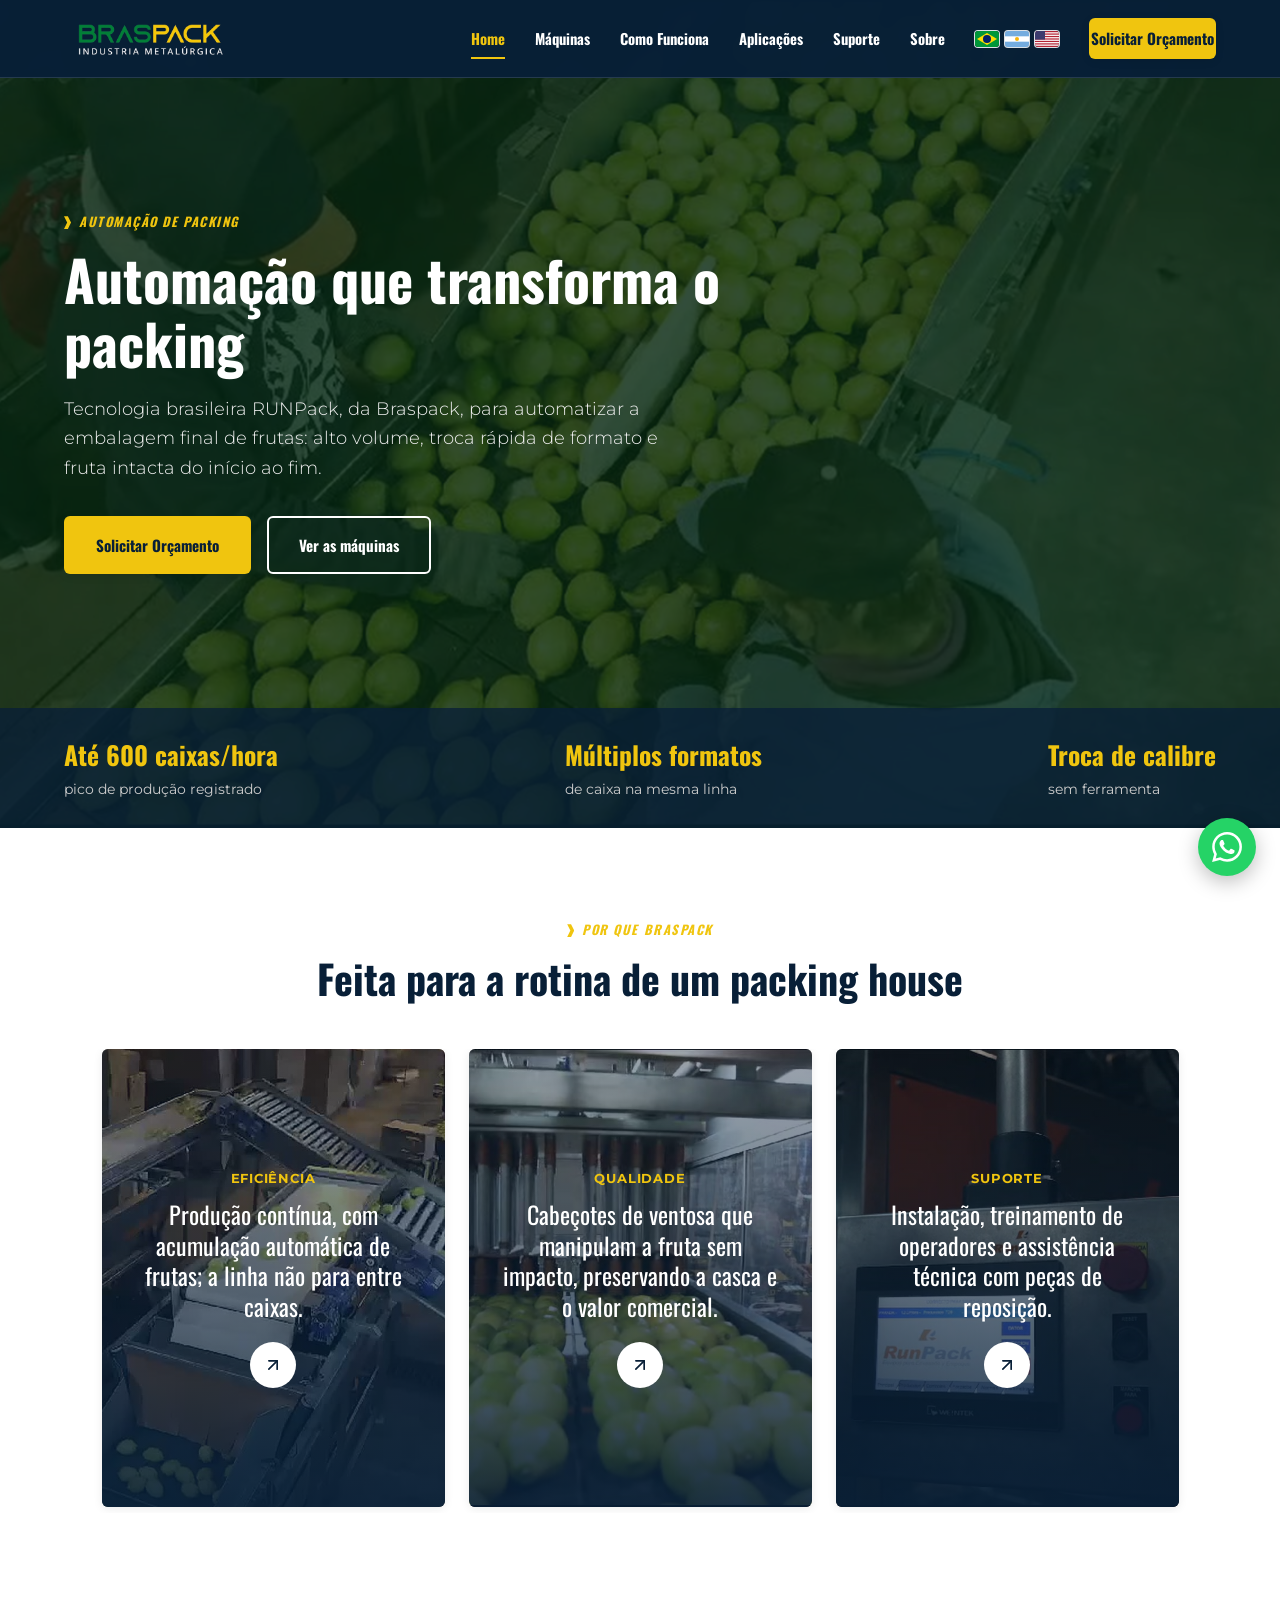
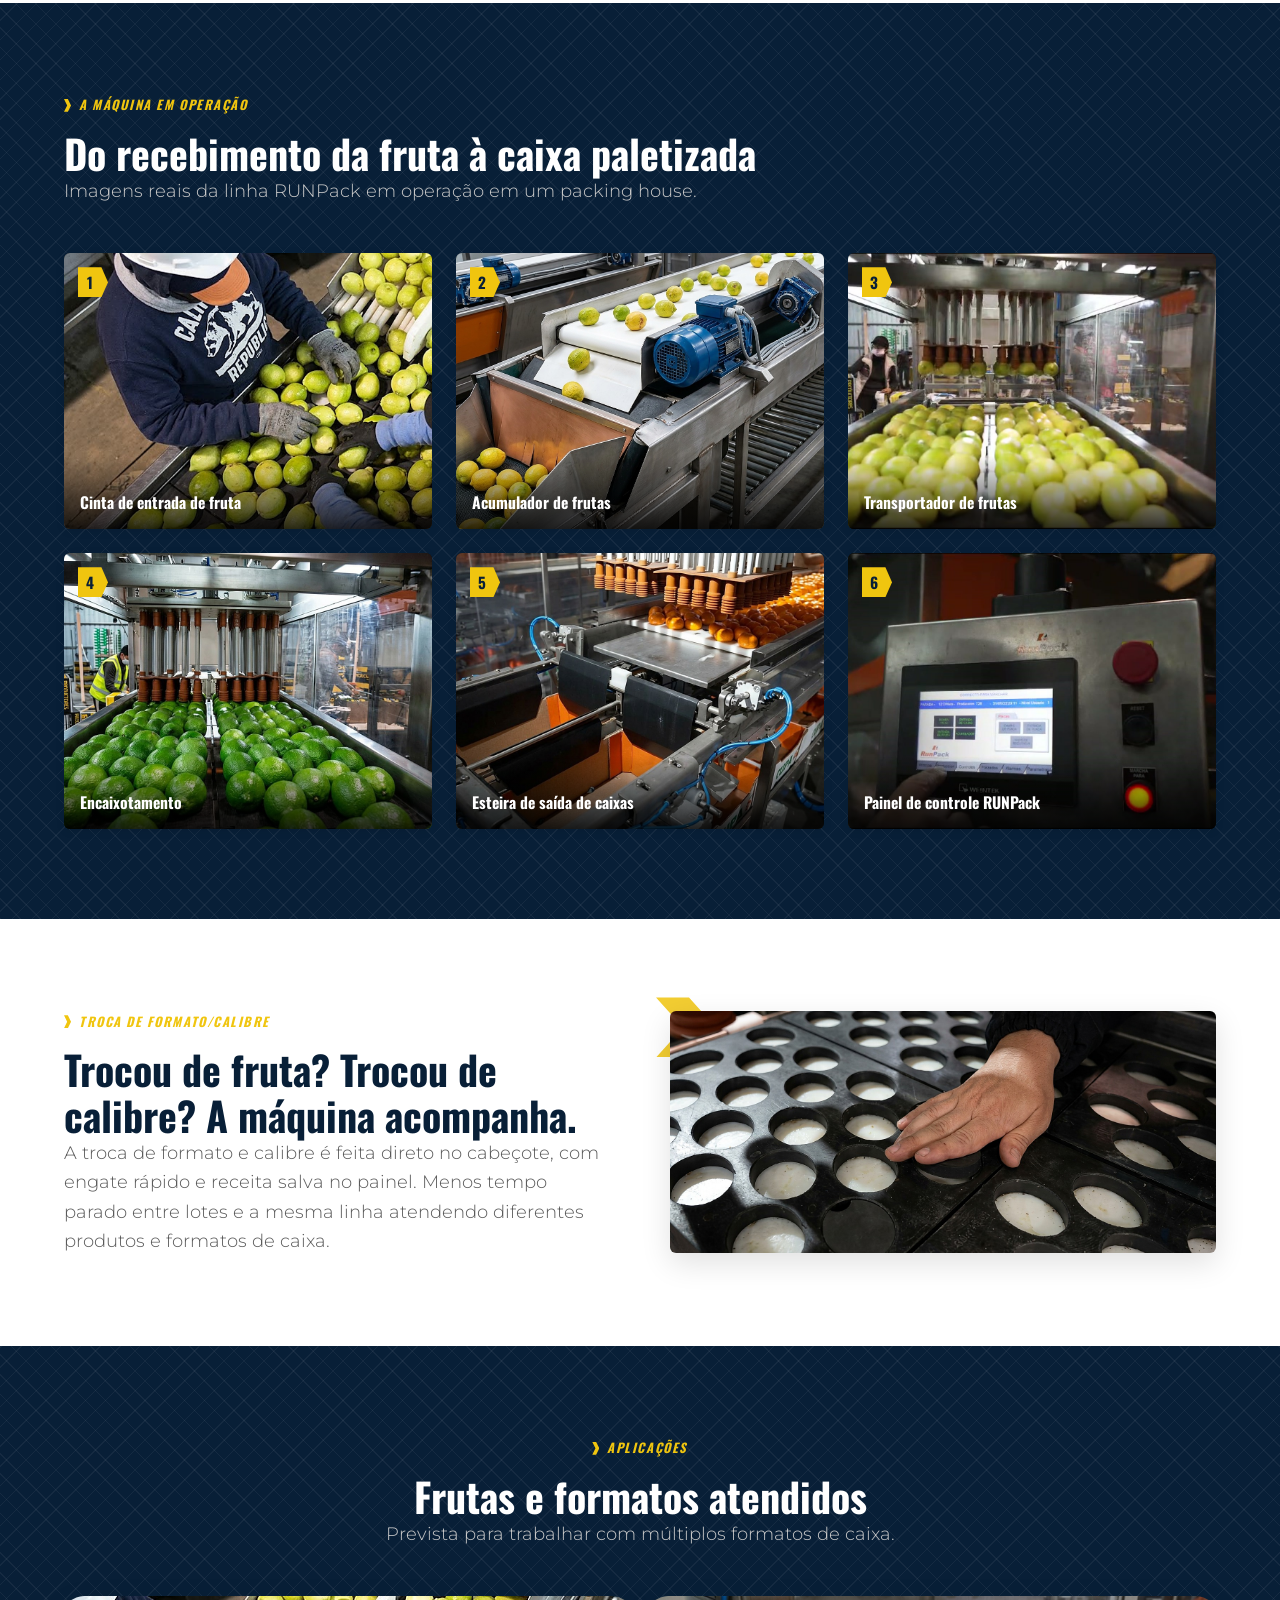
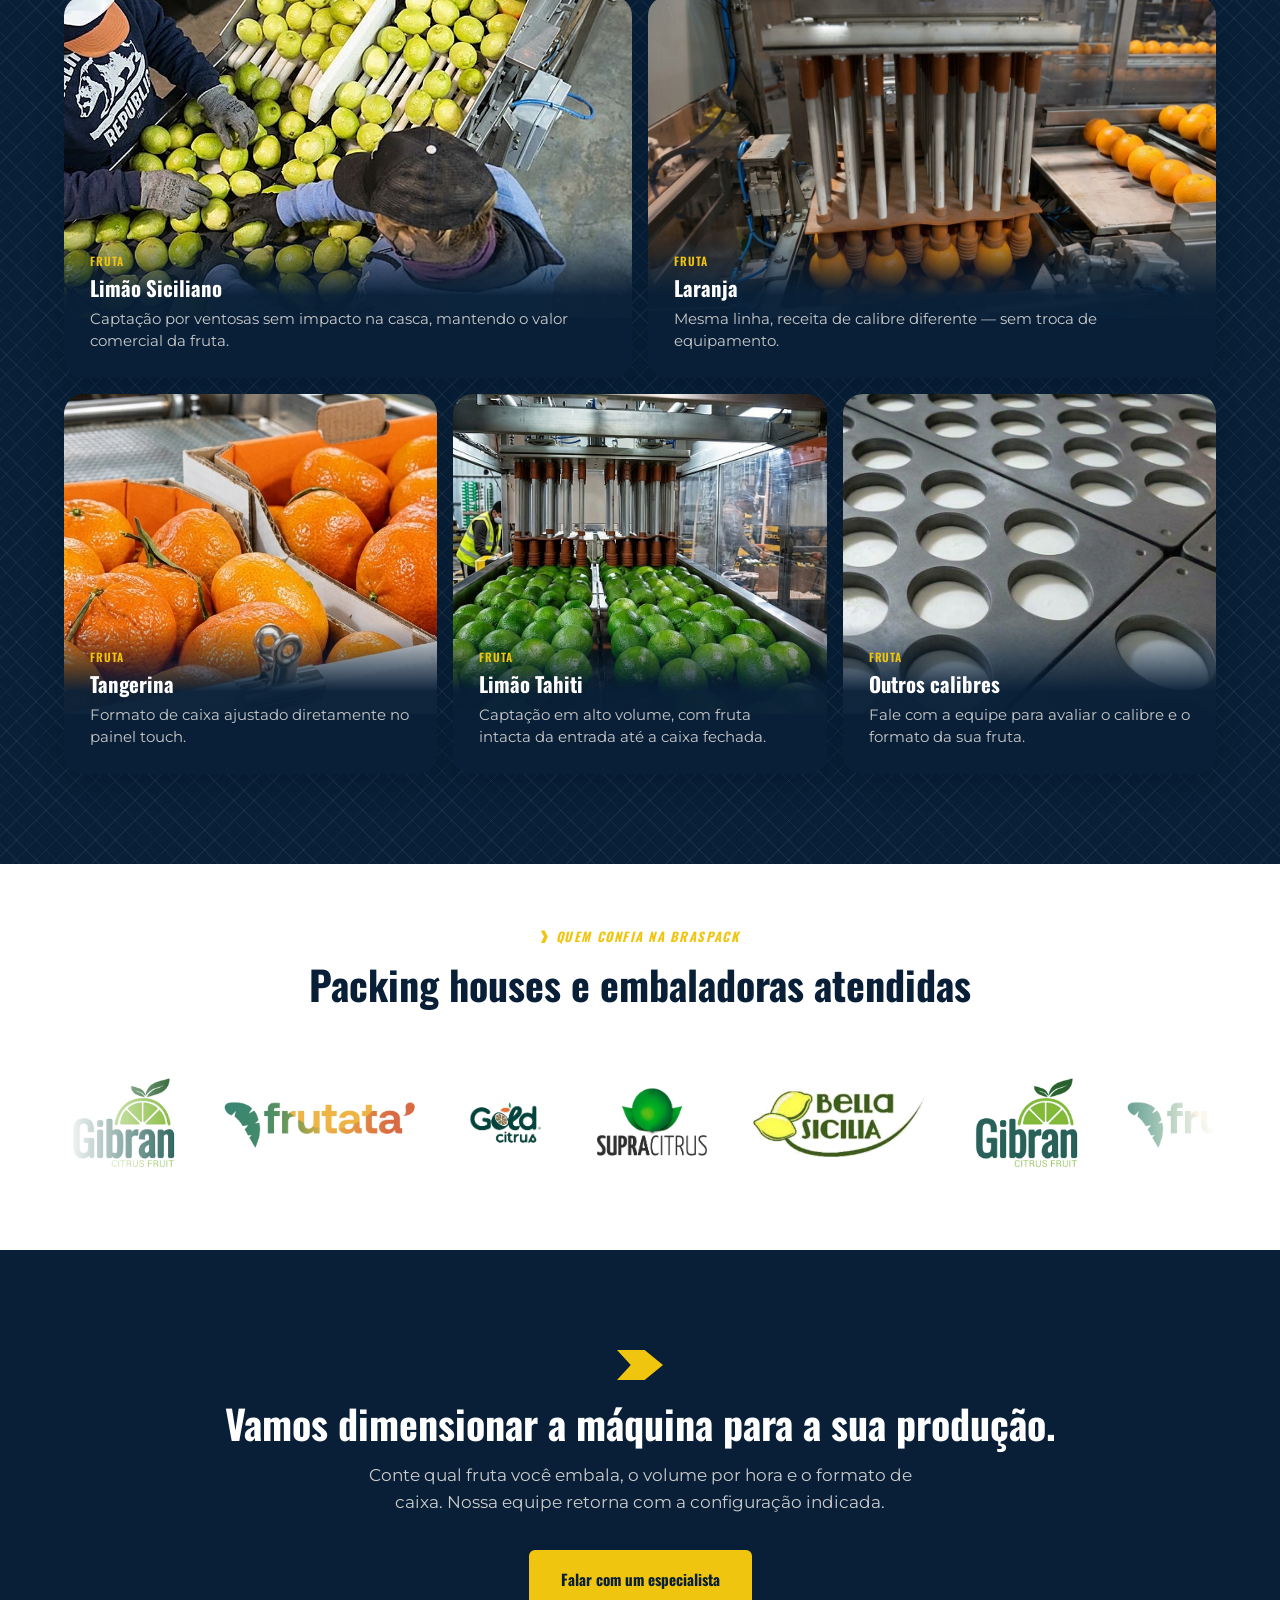
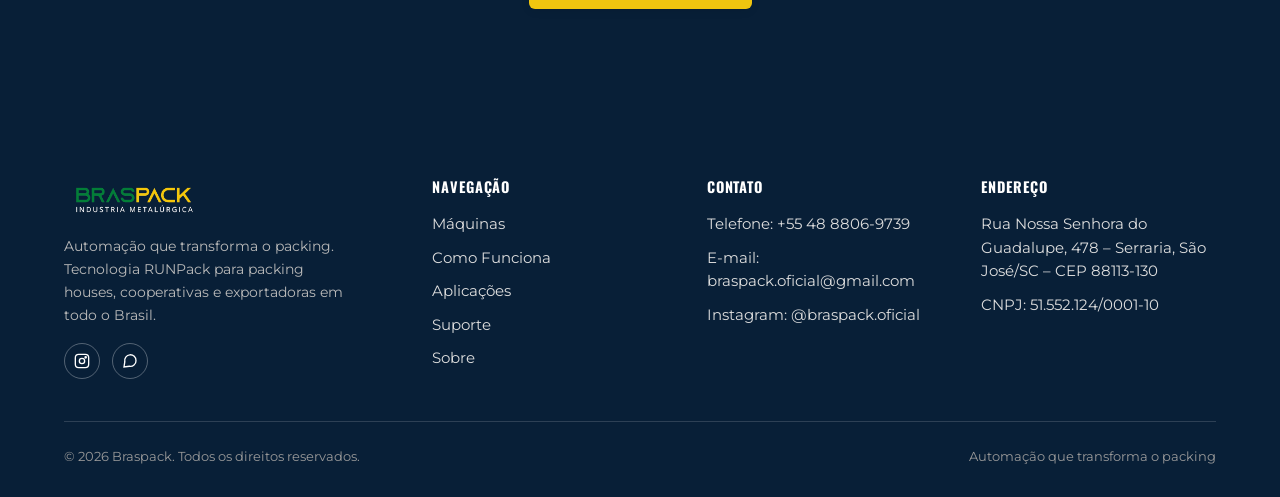
==== commit c44acc68: "Substitui foto de "Troca de calibre" por imagem de melhor qualidade Imagem fornecida pelo usuário (n" ====
--- a/index.html
+++ b/index.html
@@ -159,7 +159,7 @@
     <div class="container">
       <div class="split reverse">
         <div class="split-media reveal">
-          <img src="/assets/img/calibre-troca.jpg" alt="Operador trocando as ventosas do cabeçote para outro calibre de fruta" loading="lazy">
+          <img src="/assets/img/calibre-troca.jpg?v=2" alt="Operador trocando as ventosas do cabeçote para outro calibre de fruta" loading="lazy">
         </div>
         <div class="reveal">
           <span class="eyebrow"><span class="chevron"></span> Troca de formato/calibre</span>
